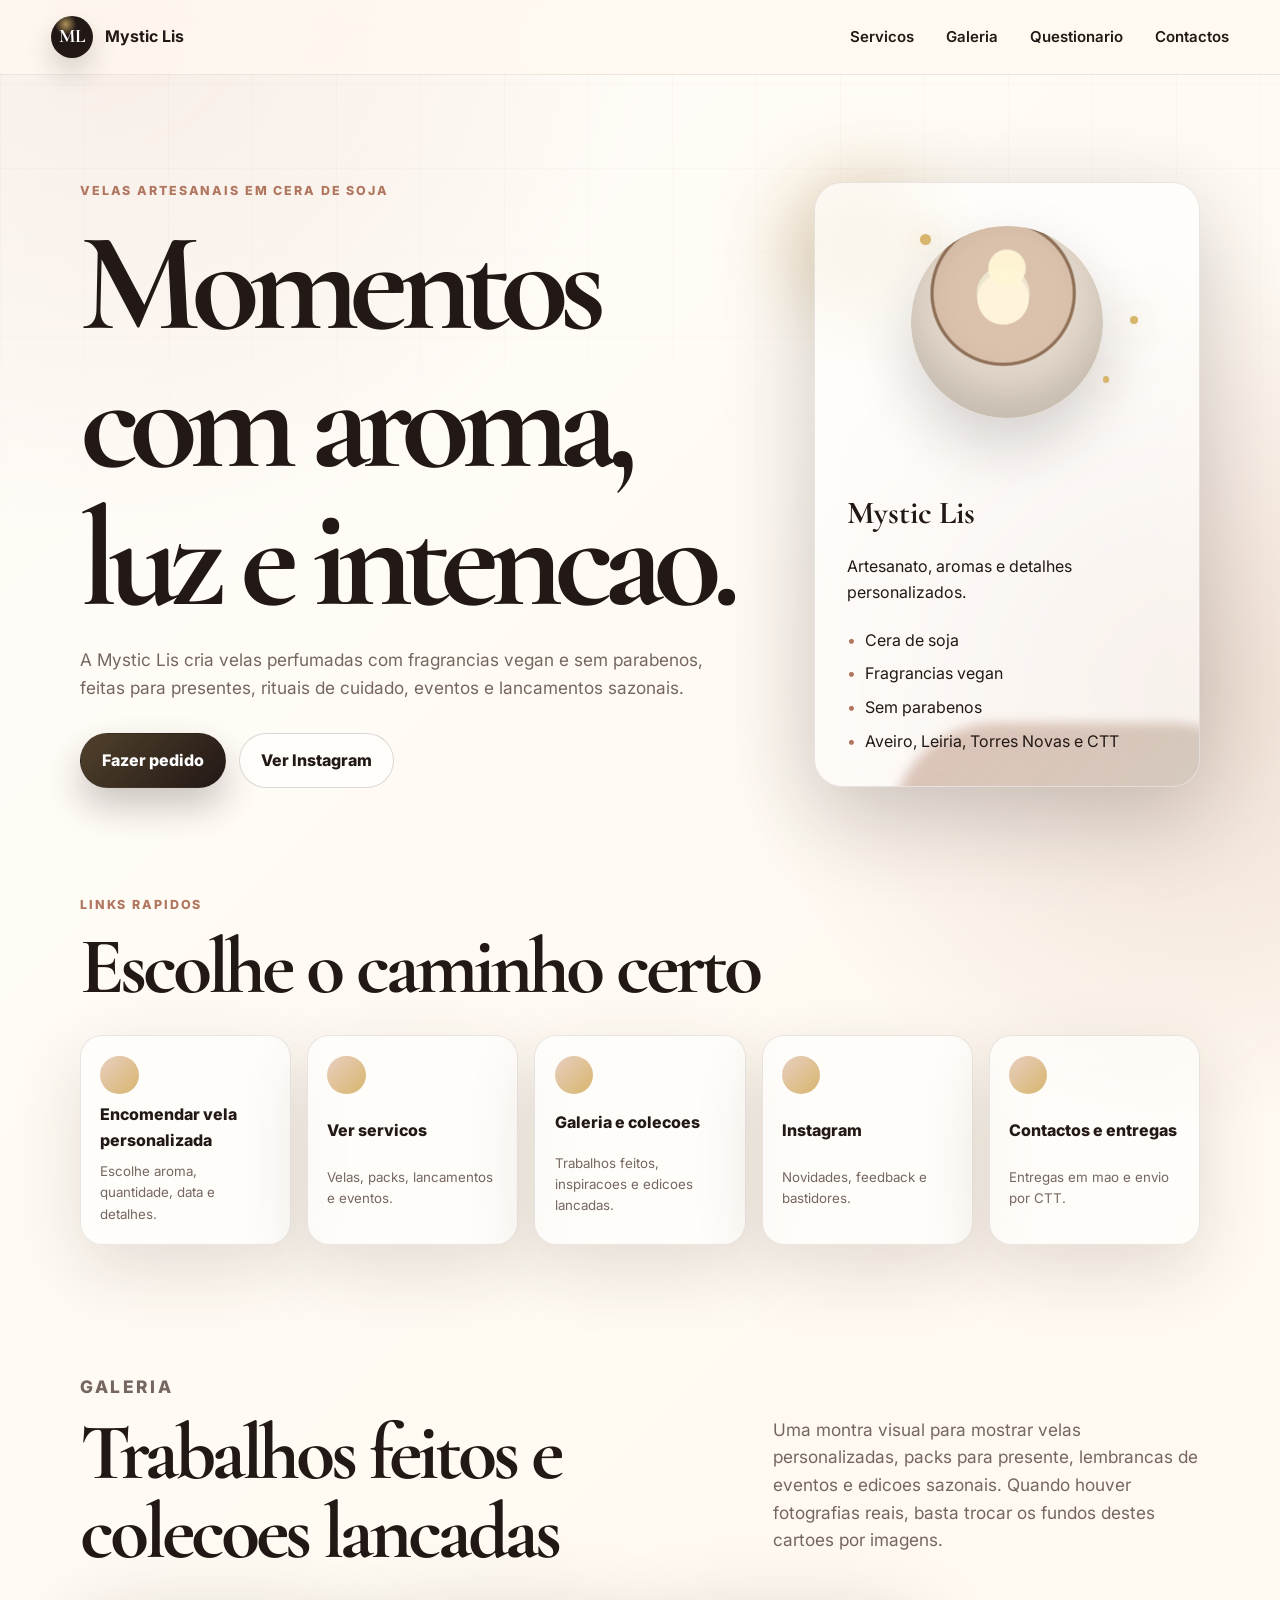
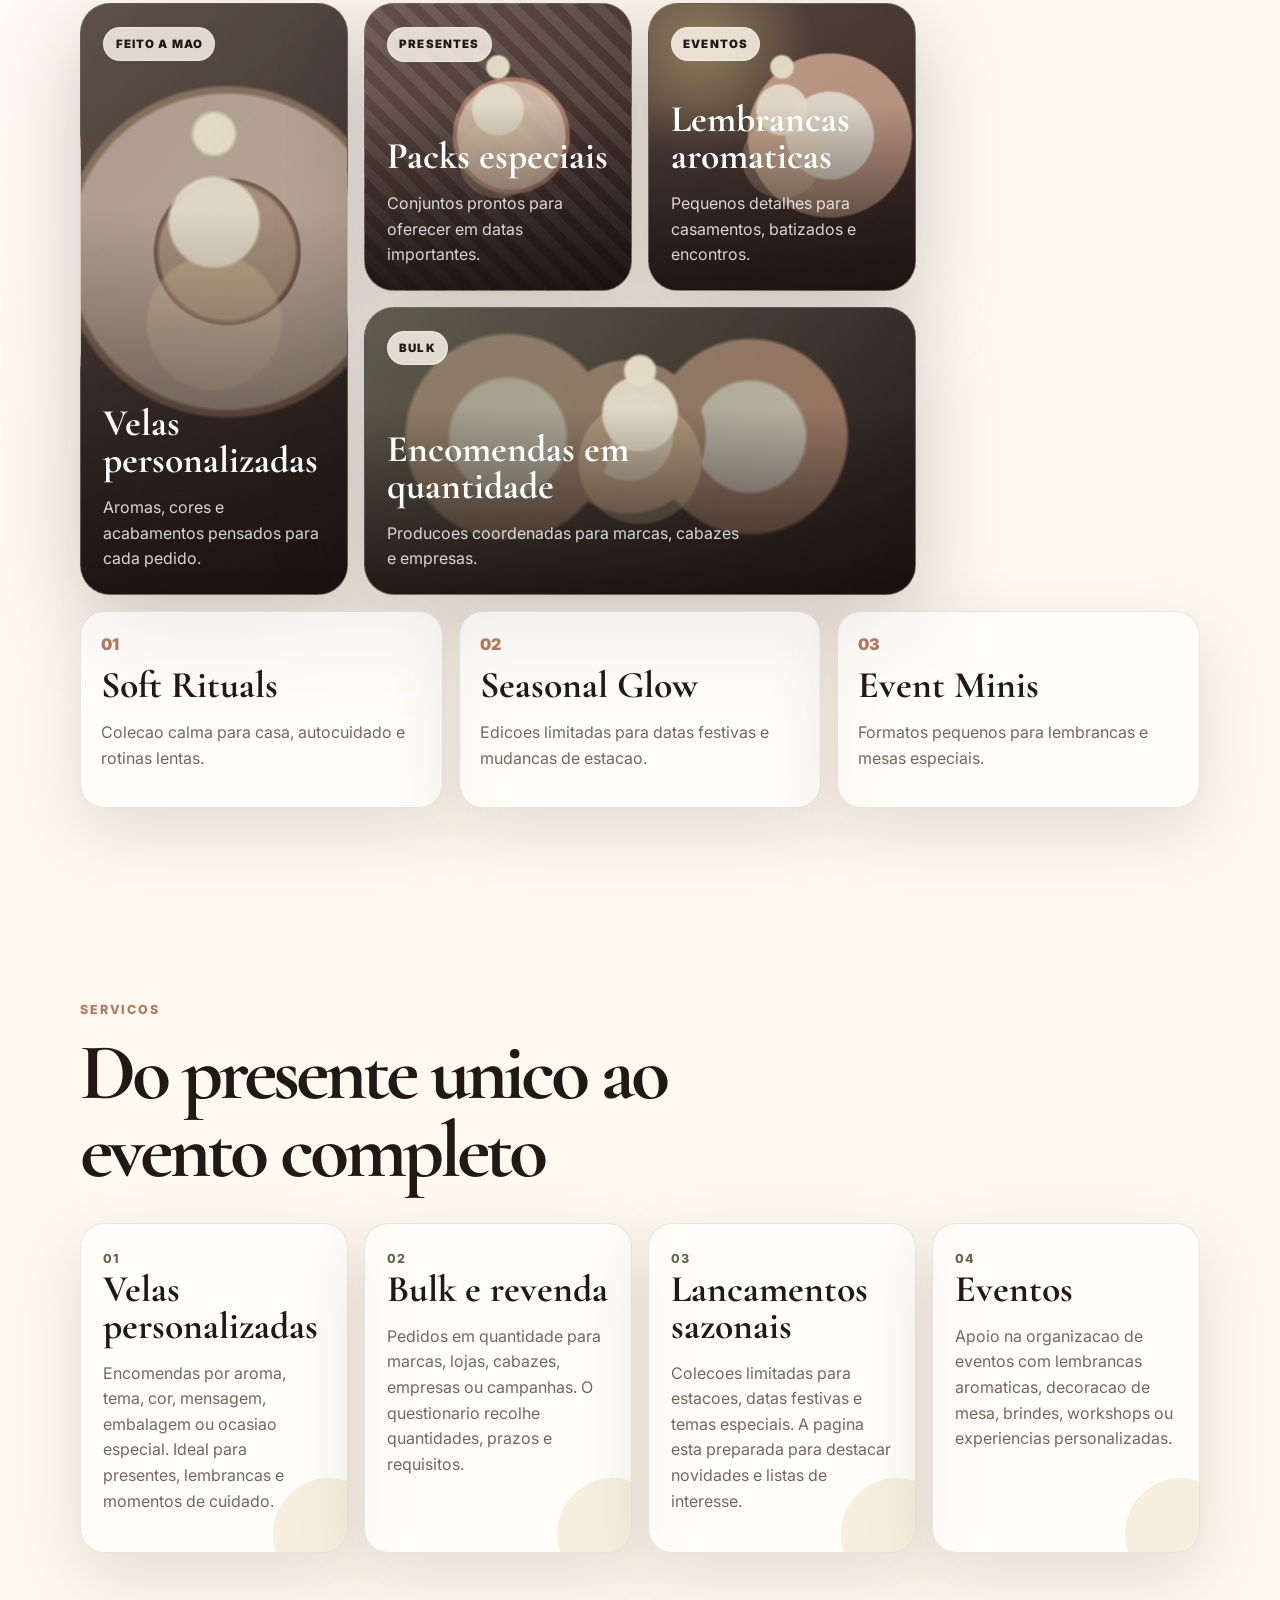
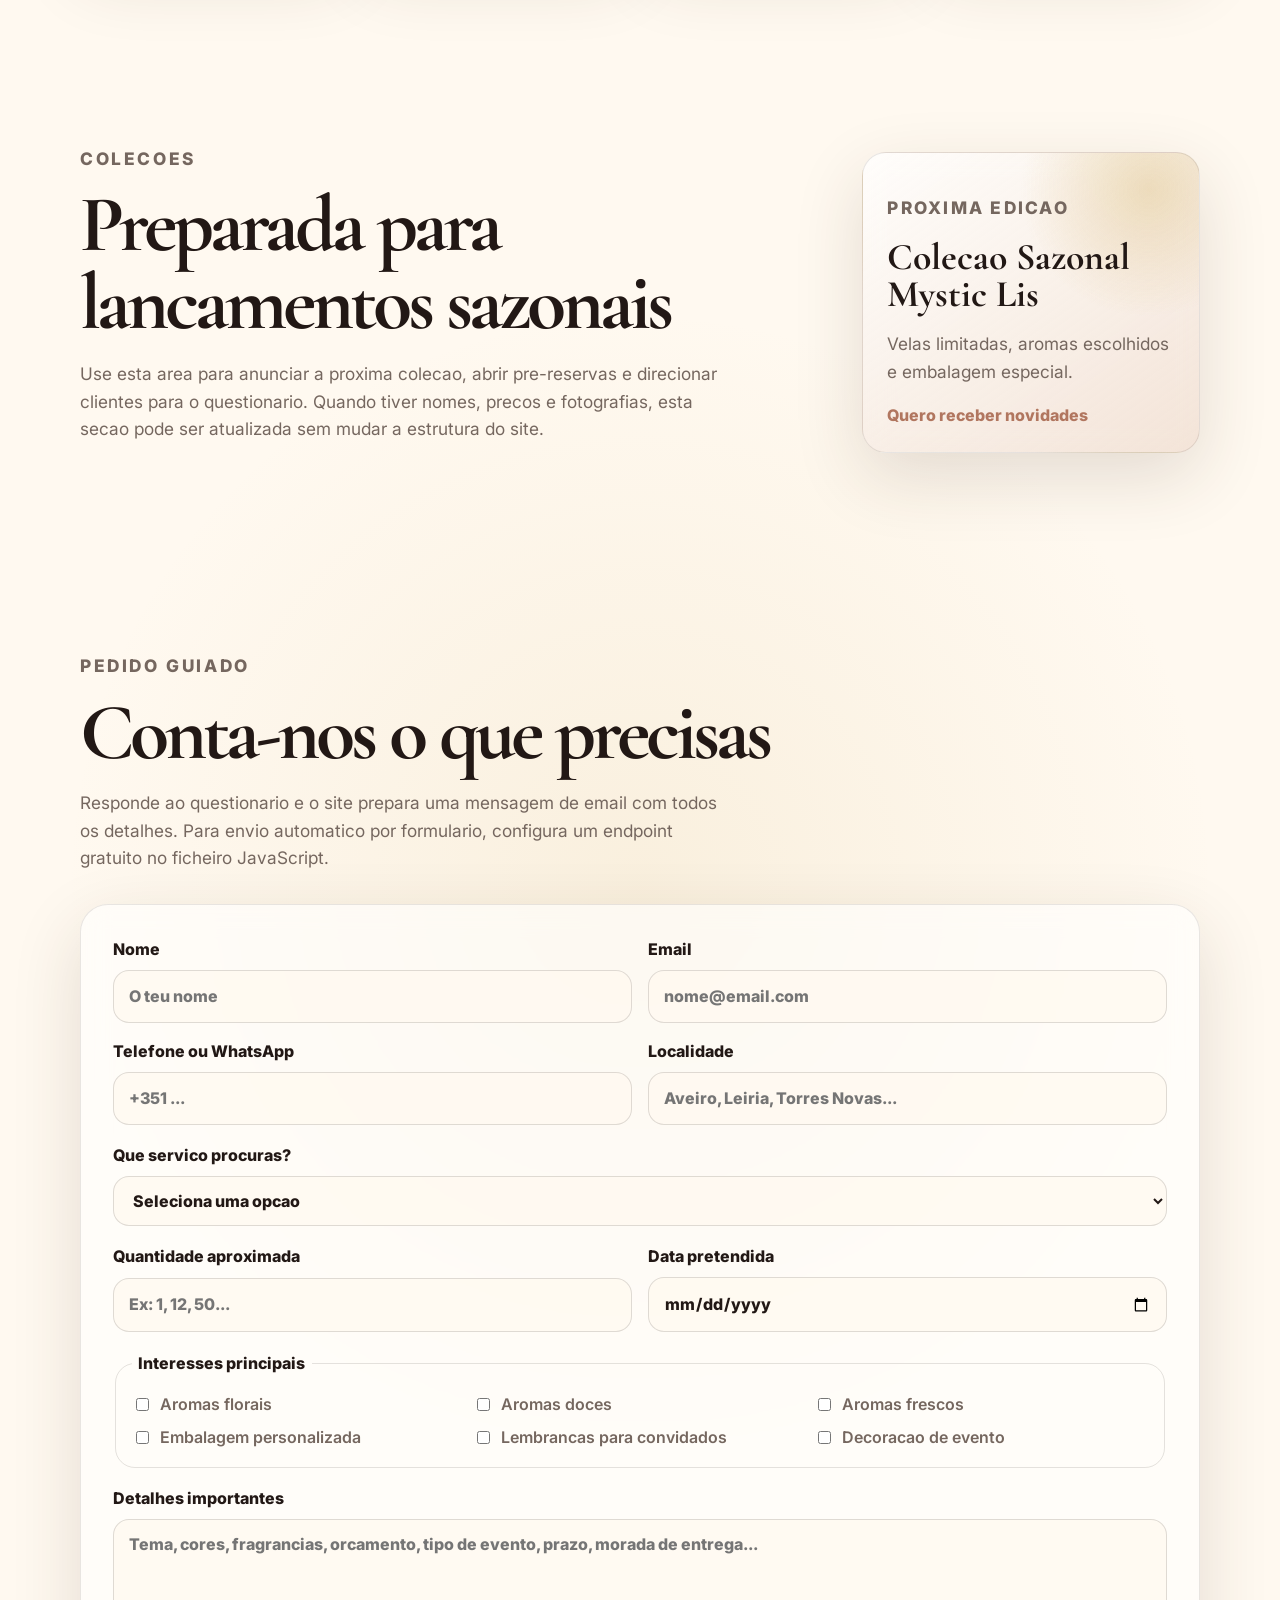
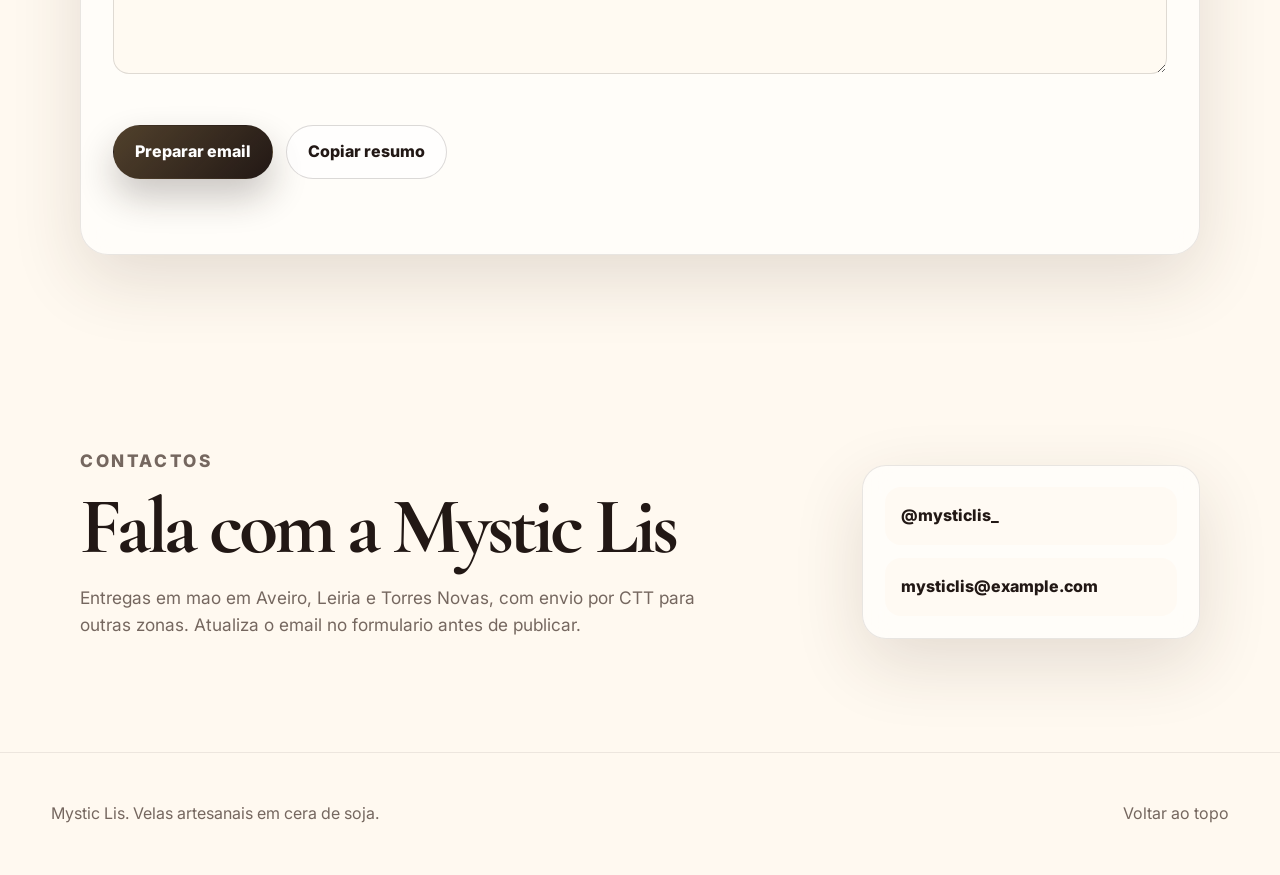
==== index.html @ ce8fccf2 "Add Mystic Lis static website Co-authored-by: Cursor <cursoragent@cursor.com>" ====
<!doctype html>
<html lang="pt">
  <head>
    <meta charset="utf-8" />
    <meta name="viewport" content="width=device-width, initial-scale=1" />
    <meta
      name="description"
      content="Mystic Lis cria velas artesanais de cera de soja, fragrancias vegan, encomendas personalizadas, lancamentos sazonais e apoio a eventos."
    />
    <meta property="og:title" content="Mystic Lis | Velas artesanais e eventos" />
    <meta
      property="og:description"
      content="Velas artesanais de cera de soja, encomendas personalizadas, vendas em quantidade e organizacao de momentos especiais."
    />
    <meta property="og:type" content="website" />
    <title>Mystic Lis | Velas Artesanais</title>
    <link rel="preconnect" href="https://fonts.googleapis.com" />
    <link rel="preconnect" href="https://fonts.gstatic.com" crossorigin />
    <link
      href="https://fonts.googleapis.com/css2?family=Cormorant+Garamond:wght@500;600;700&family=Inter:wght@400;500;600;700&display=swap"
      rel="stylesheet"
    />
    <link rel="stylesheet" href="assets/styles.css" />
  </head>
  <body>
    <header class="site-header">
      <a class="brand" href="#top" aria-label="Mystic Lis inicio">
        <span class="brand-mark">ML</span>
        <span>Mystic Lis</span>
      </a>
      <nav aria-label="Navegacao principal">
        <a href="#servicos">Servicos</a>
        <a href="#galeria">Galeria</a>
        <a href="#questionario">Questionario</a>
        <a href="#contactos">Contactos</a>
      </nav>
    </header>

    <main id="top">
      <section class="hero section-shell">
        <div class="hero-copy">
          <p class="eyebrow">Velas artesanais em cera de soja</p>
          <h1>Momentos com aroma, luz e intencao.</h1>
          <p class="hero-text">
            A Mystic Lis cria velas perfumadas com fragrancias vegan e sem parabenos,
            feitas para presentes, rituais de cuidado, eventos e lancamentos sazonais.
          </p>
          <div class="hero-actions" aria-label="Acoes principais">
            <a class="button primary" href="#questionario">Fazer pedido</a>
            <a class="button secondary" href="https://www.instagram.com/mysticlis_/" target="_blank" rel="noreferrer">
              Ver Instagram
            </a>
          </div>
        </div>

        <aside class="profile-card" aria-label="Resumo Mystic Lis">
          <div class="profile-visual">
            <div class="profile-orb"></div>
            <span class="spark spark-one"></span>
            <span class="spark spark-two"></span>
            <span class="spark spark-three"></span>
          </div>
          <p class="profile-title">Mystic Lis</p>
          <p>Artesanato, aromas e detalhes personalizados.</p>
          <ul>
            <li>Cera de soja</li>
            <li>Fragrancias vegan</li>
            <li>Sem parabenos</li>
            <li>Aveiro, Leiria, Torres Novas e CTT</li>
          </ul>
        </aside>
      </section>

      <section class="linktree section-shell" aria-labelledby="links-title">
        <p class="eyebrow">Links rapidos</p>
        <h2 id="links-title">Escolhe o caminho certo</h2>
        <div class="link-grid">
          <a href="#questionario" class="quick-link">
            <span>Encomendar vela personalizada</span>
            <small>Escolhe aroma, quantidade, data e detalhes.</small>
          </a>
          <a href="#servicos" class="quick-link">
            <span>Ver servicos</span>
            <small>Velas, packs, lancamentos e eventos.</small>
          </a>
          <a href="#galeria" class="quick-link">
            <span>Galeria e colecoes</span>
            <small>Trabalhos feitos, inspiracoes e edicoes lancadas.</small>
          </a>
          <a href="https://www.instagram.com/mysticlis_/" target="_blank" rel="noreferrer" class="quick-link">
            <span>Instagram</span>
            <small>Novidades, feedback e bastidores.</small>
          </a>
          <a href="#contactos" class="quick-link">
            <span>Contactos e entregas</span>
            <small>Entregas em mao e envio por CTT.</small>
          </a>
        </div>
      </section>

      <section id="galeria" class="gallery section-shell" aria-labelledby="gallery-title">
        <div class="section-intro split-intro">
          <div>
            <p class="eyebrow">Galeria</p>
            <h2 id="gallery-title">Trabalhos feitos e colecoes lancadas</h2>
          </div>
          <p>
            Uma montra visual para mostrar velas personalizadas, packs para presente,
            lembrancas de eventos e edicoes sazonais. Quando houver fotografias reais,
            basta trocar os fundos destes cartoes por imagens.
          </p>
        </div>

        <div class="gallery-grid" aria-label="Galeria de trabalhos Mystic Lis">
          <article class="gallery-card tall work-one">
            <span class="gallery-tag">Feito a mao</span>
            <div>
              <h3>Velas personalizadas</h3>
              <p>Aromas, cores e acabamentos pensados para cada pedido.</p>
            </div>
          </article>
          <article class="gallery-card work-two">
            <span class="gallery-tag">Presentes</span>
            <div>
              <h3>Packs especiais</h3>
              <p>Conjuntos prontos para oferecer em datas importantes.</p>
            </div>
          </article>
          <article class="gallery-card work-three">
            <span class="gallery-tag">Eventos</span>
            <div>
              <h3>Lembrancas aromaticas</h3>
              <p>Pequenos detalhes para casamentos, batizados e encontros.</p>
            </div>
          </article>
          <article class="gallery-card wide work-four">
            <span class="gallery-tag">Bulk</span>
            <div>
              <h3>Encomendas em quantidade</h3>
              <p>Producoes coordenadas para marcas, cabazes e empresas.</p>
            </div>
          </article>
        </div>

        <div class="collection-strip" aria-label="Colecoes lancadas">
          <article class="collection-card">
            <span>01</span>
            <h3>Soft Rituals</h3>
            <p>Colecao calma para casa, autocuidado e rotinas lentas.</p>
          </article>
          <article class="collection-card">
            <span>02</span>
            <h3>Seasonal Glow</h3>
            <p>Edicoes limitadas para datas festivas e mudancas de estacao.</p>
          </article>
          <article class="collection-card">
            <span>03</span>
            <h3>Event Minis</h3>
            <p>Formatos pequenos para lembrancas e mesas especiais.</p>
          </article>
        </div>
      </section>

      <section id="servicos" class="services section-shell" aria-labelledby="services-title">
        <p class="eyebrow">Servicos</p>
        <h2 id="services-title">Do presente unico ao evento completo</h2>
        <div class="service-grid">
          <article class="service-card">
            <span class="service-number">01</span>
            <h3>Velas personalizadas</h3>
            <p>
              Encomendas por aroma, tema, cor, mensagem, embalagem ou ocasiao especial.
              Ideal para presentes, lembrancas e momentos de cuidado.
            </p>
          </article>
          <article class="service-card">
            <span class="service-number">02</span>
            <h3>Bulk e revenda</h3>
            <p>
              Pedidos em quantidade para marcas, lojas, cabazes, empresas ou campanhas.
              O questionario recolhe quantidades, prazos e requisitos.
            </p>
          </article>
          <article class="service-card">
            <span class="service-number">03</span>
            <h3>Lancamentos sazonais</h3>
            <p>
              Colecoes limitadas para estacoes, datas festivas e temas especiais. A pagina
              esta preparada para destacar novidades e listas de interesse.
            </p>
          </article>
          <article class="service-card">
            <span class="service-number">04</span>
            <h3>Eventos</h3>
            <p>
              Apoio na organizacao de eventos com lembrancas aromaticas, decoracao de mesa,
              brindes, workshops ou experiencias personalizadas.
            </p>
          </article>
        </div>
      </section>

      <section class="seasonal section-shell" aria-labelledby="seasonal-title">
        <div>
          <p class="eyebrow">Colecoes</p>
          <h2 id="seasonal-title">Preparada para lancamentos sazonais</h2>
          <p>
            Use esta area para anunciar a proxima colecao, abrir pre-reservas e direcionar
            clientes para o questionario. Quando tiver nomes, precos e fotografias, esta secao
            pode ser atualizada sem mudar a estrutura do site.
          </p>
        </div>
        <div class="seasonal-card">
          <p class="season">Proxima edicao</p>
          <h3>Colecao Sazonal Mystic Lis</h3>
          <p>Velas limitadas, aromas escolhidos e embalagem especial.</p>
          <a class="text-link" href="#questionario">Quero receber novidades</a>
        </div>
      </section>

      <section id="questionario" class="questionnaire section-shell" aria-labelledby="questionnaire-title">
        <div class="section-intro">
          <p class="eyebrow">Pedido guiado</p>
          <h2 id="questionnaire-title">Conta-nos o que precisas</h2>
          <p>
            Responde ao questionario e o site prepara uma mensagem de email com todos os detalhes.
            Para envio automatico por formulario, configura um endpoint gratuito no ficheiro JavaScript.
          </p>
        </div>

        <form id="inquiry-form" class="inquiry-form" data-contact-email="mysticlis@example.com">
          <div class="form-grid">
            <label>
              Nome
              <input name="name" autocomplete="name" required placeholder="O teu nome" />
            </label>
            <label>
              Email
              <input name="email" type="email" autocomplete="email" required placeholder="nome@email.com" />
            </label>
            <label>
              Telefone ou WhatsApp
              <input name="phone" autocomplete="tel" placeholder="+351 ..." />
            </label>
            <label>
              Localidade
              <input name="location" autocomplete="address-level2" placeholder="Aveiro, Leiria, Torres Novas..." />
            </label>
          </div>

          <label>
            Que servico procuras?
            <select id="service-type" name="serviceType" required>
              <option value="">Seleciona uma opcao</option>
              <option value="Vela personalizada">Vela personalizada</option>
              <option value="Pedido em quantidade / bulk">Pedido em quantidade / bulk</option>
              <option value="Lancamento sazonal">Lancamento sazonal</option>
              <option value="Organizacao de evento">Organizacao de evento</option>
              <option value="Outro pedido">Outro pedido</option>
            </select>
          </label>

          <div class="form-grid">
            <label>
              Quantidade aproximada
              <input name="quantity" inputmode="numeric" placeholder="Ex: 1, 12, 50..." />
            </label>
            <label>
              Data pretendida
              <input name="date" type="date" />
            </label>
          </div>

          <fieldset class="choice-panel">
            <legend>Interesses principais</legend>
            <label><input type="checkbox" name="interests" value="Aromas florais" /> Aromas florais</label>
            <label><input type="checkbox" name="interests" value="Aromas doces" /> Aromas doces</label>
            <label><input type="checkbox" name="interests" value="Aromas frescos" /> Aromas frescos</label>
            <label><input type="checkbox" name="interests" value="Embalagem personalizada" /> Embalagem personalizada</label>
            <label><input type="checkbox" name="interests" value="Lembrancas para convidados" /> Lembrancas para convidados</label>
            <label><input type="checkbox" name="interests" value="Decoracao de evento" /> Decoracao de evento</label>
          </fieldset>

          <label>
            Detalhes importantes
            <textarea
              name="details"
              rows="5"
              placeholder="Tema, cores, fragrancias, orcamento, tipo de evento, prazo, morada de entrega..."
            ></textarea>
          </label>

          <div class="form-actions">
            <button class="button primary" type="submit">Preparar email</button>
            <button class="button ghost" type="button" id="copy-summary">Copiar resumo</button>
          </div>
          <p id="form-status" class="form-status" role="status" aria-live="polite"></p>
        </form>
      </section>

      <section id="contactos" class="contact section-shell" aria-labelledby="contact-title">
        <div>
          <p class="eyebrow">Contactos</p>
          <h2 id="contact-title">Fala com a Mystic Lis</h2>
          <p>
            Entregas em mao em Aveiro, Leiria e Torres Novas, com envio por CTT para outras zonas.
            Atualiza o email no formulario antes de publicar.
          </p>
        </div>
        <div class="contact-card">
          <a href="https://www.instagram.com/mysticlis_/" target="_blank" rel="noreferrer">@mysticlis_</a>
          <a href="mailto:mysticlis@example.com">mysticlis@example.com</a>
        </div>
      </section>
    </main>

    <footer class="site-footer">
      <p>Mystic Lis. Velas artesanais em cera de soja.</p>
      <a href="#top">Voltar ao topo</a>
    </footer>

    <script src="assets/script.js"></script>
  </body>
</html>
---- assets/styles.css ----
:root {
  --ink: #221815;
  --muted: #75675f;
  --paper: #fff9f0;
  --cream: #f5eadc;
  --blush: #e8cfc0;
  --clay: #b1765f;
  --rose: #d9a79b;
  --charcoal: #19110f;
  --moss: #606647;
  --gold: #d7b56d;
  --shadow: 0 24px 70px rgba(62, 39, 29, 0.14);
  --strong-shadow: 0 28px 90px rgba(34, 24, 21, 0.22);
  --radius: 28px;
}

* {
  box-sizing: border-box;
}

html {
  scroll-behavior: smooth;
}

body {
  margin: 0;
  color: var(--ink);
  background:
    linear-gradient(135deg, rgba(255, 255, 255, 0.55), transparent 36%),
    radial-gradient(circle at 8% 0%, rgba(232, 207, 192, 0.72), transparent 34rem),
    radial-gradient(circle at 92% 12%, rgba(176, 118, 95, 0.25), transparent 28rem),
    radial-gradient(circle at 50% 72%, rgba(215, 181, 109, 0.14), transparent 36rem),
    var(--paper);
  font-family: Inter, system-ui, -apple-system, BlinkMacSystemFont, "Segoe UI", sans-serif;
  line-height: 1.6;
}

body::before {
  position: fixed;
  inset: 0;
  z-index: -1;
  pointer-events: none;
  content: "";
  background-image:
    linear-gradient(rgba(34, 24, 21, 0.035) 1px, transparent 1px),
    linear-gradient(90deg, rgba(34, 24, 21, 0.035) 1px, transparent 1px);
  background-size: 84px 84px;
  mask-image: linear-gradient(to bottom, rgba(0, 0, 0, 0.65), transparent 70%);
}

::selection {
  color: #fff;
  background: var(--clay);
}

a {
  color: inherit;
}

.site-header {
  position: sticky;
  top: 0;
  z-index: 10;
  display: flex;
  align-items: center;
  justify-content: space-between;
  gap: 1rem;
  padding: 1rem clamp(1rem, 4vw, 4rem);
  background: rgba(255, 249, 240, 0.76);
  border-bottom: 1px solid rgba(34, 24, 21, 0.08);
  backdrop-filter: blur(20px) saturate(1.35);
}

.brand,
.site-header nav,
.hero-actions,
.form-actions,
.contact-card {
  display: flex;
  align-items: center;
}

.brand {
  gap: 0.75rem;
  font-weight: 700;
  text-decoration: none;
}

.brand-mark {
  display: grid;
  width: 2.6rem;
  height: 2.6rem;
  place-items: center;
  color: #fff;
  background:
    radial-gradient(circle at 35% 20%, rgba(215, 181, 109, 0.78), transparent 25%),
    var(--ink);
  border-radius: 999px;
  font-family: "Cormorant Garamond", Georgia, serif;
  font-size: 1.2rem;
  box-shadow: 0 14px 28px rgba(34, 24, 21, 0.18);
}

.site-header nav {
  gap: clamp(0.75rem, 3vw, 2rem);
  font-size: 0.94rem;
  font-weight: 600;
}

.site-header nav a,
.site-footer a,
.text-link {
  text-decoration: none;
}

.site-header nav a:hover,
.site-footer a:hover,
.text-link:hover {
  color: var(--clay);
}

.site-header nav a {
  position: relative;
  text-decoration: none;
}

.site-header nav a::after {
  position: absolute;
  right: 0;
  bottom: -0.35rem;
  left: 0;
  height: 2px;
  content: "";
  background: currentColor;
  transform: scaleX(0);
  transform-origin: right;
  transition: transform 180ms ease;
}

.site-header nav a:hover::after {
  transform: scaleX(1);
  transform-origin: left;
}

.section-shell {
  width: min(1120px, calc(100% - 2rem));
  margin: 0 auto;
  padding: clamp(3rem, 8vw, 6rem) 0;
}

.hero {
  position: relative;
  display: grid;
  grid-template-columns: minmax(0, 1.1fr) minmax(280px, 0.65fr);
  gap: clamp(2rem, 7vw, 5rem);
  align-items: center;
  min-height: calc(100vh - 5rem);
}

.hero::before {
  position: absolute;
  top: 12%;
  right: 24%;
  width: 9rem;
  aspect-ratio: 1;
  content: "";
  background: rgba(215, 181, 109, 0.32);
  border-radius: 999px;
  filter: blur(36px);
}

.eyebrow {
  margin: 0 0 0.85rem;
  color: var(--clay);
  font-size: 0.78rem;
  font-weight: 800;
  letter-spacing: 0.15em;
  text-transform: uppercase;
}

h1,
h2,
h3 {
  margin: 0;
  font-family: "Cormorant Garamond", Georgia, serif;
  line-height: 0.98;
}

h1 {
  max-width: 780px;
  font-size: clamp(4.2rem, 11vw, 9.2rem);
  letter-spacing: -0.07em;
}

h2 {
  max-width: 780px;
  font-size: clamp(2.4rem, 7vw, 5rem);
  letter-spacing: -0.05em;
}

h3 {
  font-size: clamp(1.6rem, 4vw, 2.35rem);
}

.hero-text,
.section-intro p,
.seasonal p,
.contact p {
  max-width: 650px;
  color: var(--muted);
  font-size: 1.08rem;
}

.hero-actions,
.form-actions {
  gap: 0.85rem;
  flex-wrap: wrap;
  margin-top: 2rem;
}

.button {
  display: inline-flex;
  align-items: center;
  justify-content: center;
  min-height: 3rem;
  padding: 0.85rem 1.3rem;
  border: 1px solid transparent;
  border-radius: 999px;
  font: inherit;
  font-weight: 800;
  text-decoration: none;
  cursor: pointer;
  transition: transform 180ms ease, box-shadow 180ms ease, background 180ms ease, border-color 180ms ease;
}

.button:hover {
  transform: translateY(-2px);
}

.button.primary {
  color: #fff;
  background:
    linear-gradient(135deg, rgba(215, 181, 109, 0.26), transparent),
    var(--ink);
  box-shadow: 0 18px 36px rgba(34, 24, 21, 0.24);
}

.button.secondary,
.button.ghost {
  color: var(--ink);
  background: rgba(255, 255, 255, 0.62);
  border-color: rgba(34, 24, 21, 0.16);
}

.button.secondary:hover,
.button.ghost:hover {
  border-color: rgba(176, 118, 95, 0.45);
  box-shadow: 0 14px 30px rgba(34, 24, 21, 0.1);
}

.profile-card,
.service-card,
.seasonal-card,
.inquiry-form,
.contact-card,
.quick-link,
.gallery-card,
.collection-card {
  background: rgba(255, 255, 255, 0.58);
  border: 1px solid rgba(34, 24, 21, 0.1);
  box-shadow: var(--shadow);
  backdrop-filter: blur(14px);
}

.profile-card {
  position: relative;
  overflow: hidden;
  padding: 2rem;
  border-radius: var(--radius);
  box-shadow: var(--strong-shadow);
}

.profile-card::before {
  position: absolute;
  inset: auto -20% -24% 20%;
  height: 13rem;
  content: "";
  background: linear-gradient(135deg, rgba(176, 118, 95, 0.42), rgba(96, 102, 71, 0.25));
  border-radius: 999px;
  filter: blur(6px);
}

.profile-card > * {
  position: relative;
}

.profile-visual {
  position: relative;
  display: grid;
  place-items: center;
  min-height: 15rem;
}

.profile-orb {
  width: 12rem;
  aspect-ratio: 1;
  margin: 0 auto 1.6rem;
  border-radius: 999px;
  background:
    radial-gradient(circle at 50% 22%, rgba(255, 246, 214, 0.95) 0 10%, transparent 11%),
    radial-gradient(circle at 48% 38%, rgba(255, 244, 219, 0.98) 0 16%, transparent 17%),
    linear-gradient(rgba(34, 24, 21, 0.08), rgba(34, 24, 21, 0.08)),
    radial-gradient(circle at 48% 35%, #fff7df 0 16%, #ead0b9 17% 43%, #9c7b60 44% 45%, #f5eadc 46% 100%);
  box-shadow:
    inset 0 -24px 42px rgba(34, 24, 21, 0.16),
    0 28px 60px rgba(34, 24, 21, 0.18);
}

.spark {
  position: absolute;
  display: block;
  width: 0.65rem;
  aspect-ratio: 1;
  background: var(--gold);
  border-radius: 999px;
  box-shadow: 0 0 28px rgba(215, 181, 109, 0.85);
}

.spark-one {
  top: 1.2rem;
  left: 23%;
}

.spark-two {
  right: 18%;
  bottom: 4.5rem;
  width: 0.42rem;
}

.spark-three {
  top: 42%;
  right: 9%;
  width: 0.5rem;
}

.profile-title {
  margin-bottom: 0.2rem;
  font-family: "Cormorant Garamond", Georgia, serif;
  font-size: 2rem;
  font-weight: 700;
}

.profile-card ul {
  display: grid;
  gap: 0.5rem;
  padding: 0;
  margin: 1.4rem 0 0;
  list-style: none;
}

.profile-card li::before {
  margin-right: 0.55rem;
  color: var(--clay);
  content: "•";
}

.linktree {
  padding-top: 0;
}

.link-grid,
.service-grid,
.form-grid,
.gallery-grid,
.collection-strip {
  display: grid;
  gap: 1rem;
}

.link-grid {
  grid-template-columns: repeat(5, minmax(0, 1fr));
  margin-top: 1.8rem;
}

.quick-link {
  position: relative;
  overflow: hidden;
  display: grid;
  gap: 0.5rem;
  min-height: 9rem;
  padding: 1.2rem;
  border-radius: 22px;
  text-decoration: none;
  transition: transform 180ms ease, box-shadow 180ms ease, border-color 180ms ease;
}

.quick-link::before {
  width: 2.4rem;
  aspect-ratio: 1;
  content: "";
  background: linear-gradient(135deg, var(--blush), var(--gold));
  border-radius: 999px;
}

.quick-link:hover {
  border-color: rgba(176, 118, 95, 0.32);
  box-shadow: var(--strong-shadow);
  transform: translateY(-5px);
}

.quick-link span {
  font-weight: 800;
}

.quick-link small {
  color: var(--muted);
}

.service-grid {
  grid-template-columns: repeat(4, minmax(0, 1fr));
  margin-top: 2rem;
}

.service-card {
  position: relative;
  overflow: hidden;
  padding: 1.35rem;
  border-radius: 24px;
  transition: transform 180ms ease, box-shadow 180ms ease;
}

.service-card::after {
  position: absolute;
  right: -2.4rem;
  bottom: -2.4rem;
  width: 7rem;
  aspect-ratio: 1;
  content: "";
  background: rgba(215, 181, 109, 0.2);
  border-radius: 999px;
}

.service-card:hover {
  box-shadow: var(--strong-shadow);
  transform: translateY(-5px);
}

.service-number,
.season {
  color: var(--moss);
  font-size: 0.78rem;
  font-weight: 800;
  letter-spacing: 0.13em;
  text-transform: uppercase;
}

.service-card p {
  color: var(--muted);
}

.seasonal,
.contact {
  display: grid;
  grid-template-columns: minmax(0, 1fr) minmax(280px, 0.45fr);
  gap: 2rem;
  align-items: center;
}

.seasonal-card {
  padding: 1.5rem;
  border-radius: 24px;
  background:
    radial-gradient(circle at 85% 12%, rgba(215, 181, 109, 0.38), transparent 8rem),
    linear-gradient(145deg, rgba(255, 255, 255, 0.72), rgba(232, 207, 192, 0.5));
}

.text-link {
  color: var(--clay);
  font-weight: 800;
}

.section-intro {
  margin-bottom: 2rem;
}

.split-intro {
  display: grid;
  grid-template-columns: minmax(0, 0.85fr) minmax(280px, 0.55fr);
  gap: 2rem;
  align-items: end;
}

.gallery {
  padding-top: 2rem;
}

.gallery-grid {
  grid-template-columns: repeat(4, minmax(0, 1fr));
  grid-auto-rows: minmax(15rem, auto);
}

.gallery-card {
  position: relative;
  isolation: isolate;
  overflow: hidden;
  display: flex;
  min-height: 18rem;
  flex-direction: column;
  justify-content: space-between;
  padding: 1.4rem;
  color: #fff;
  border-color: rgba(255, 255, 255, 0.24);
  border-radius: 30px;
  box-shadow: var(--strong-shadow);
  transition: transform 180ms ease, box-shadow 180ms ease;
}

.gallery-card::before,
.gallery-card::after {
  position: absolute;
  inset: 0;
  z-index: -1;
  content: "";
}

.gallery-card::before {
  background:
    radial-gradient(circle at 50% 22%, rgba(255, 248, 221, 0.98) 0 4%, transparent 5%),
    radial-gradient(circle at 50% 37%, rgba(255, 247, 226, 0.92) 0 11%, transparent 12%),
    radial-gradient(circle at 50% 54%, rgba(255, 230, 188, 0.35) 0 19%, transparent 20%),
    linear-gradient(145deg, rgba(255, 255, 255, 0.18), rgba(255, 255, 255, 0));
}

.gallery-card::after {
  background: linear-gradient(to top, rgba(25, 17, 15, 0.84), rgba(25, 17, 15, 0.12) 65%);
}

.gallery-card:hover {
  box-shadow: 0 34px 110px rgba(34, 24, 21, 0.28);
  transform: translateY(-6px) rotate(-0.5deg);
}

.gallery-card.tall {
  grid-row: span 2;
}

.gallery-card.wide {
  grid-column: span 2;
}

.work-one {
  background:
    linear-gradient(135deg, rgba(102, 77, 60, 0.45), rgba(35, 24, 22, 0.12)),
    radial-gradient(circle at 55% 42%, #d9b79c 0 18%, #805f4b 19% 19.5%, #f0ddc8 20% 42%, #9a7860 43% 44%, #2b211f 45% 100%);
}

.work-two {
  background:
    linear-gradient(135deg, rgba(176, 118, 95, 0.22), transparent),
    repeating-linear-gradient(45deg, rgba(255, 255, 255, 0.12) 0 10px, transparent 10px 20px),
    radial-gradient(circle at 55% 46%, #ead0b9 0 25%, #b1765f 26% 27%, #33221e 28% 100%);
}

.work-three {
  background:
    radial-gradient(circle at 20% 15%, rgba(215, 181, 109, 0.55), transparent 7rem),
    radial-gradient(circle at 68% 46%, #f5eadc 0 18%, #c79c86 19% 34%, #392722 35% 100%);
}

.work-four {
  background:
    linear-gradient(120deg, rgba(96, 102, 71, 0.58), rgba(25, 17, 15, 0.12)),
    radial-gradient(circle at 26% 45%, #f5eadc 0 13%, #ba8a72 14% 23%, transparent 24%),
    radial-gradient(circle at 48% 45%, #f5eadc 0 13%, #ba8a72 14% 23%, transparent 24%),
    radial-gradient(circle at 70% 45%, #f5eadc 0 13%, #ba8a72 14% 23%, #241817 24% 100%);
}

.gallery-tag {
  align-self: flex-start;
  padding: 0.45rem 0.7rem;
  color: var(--ink);
  background: rgba(255, 249, 240, 0.82);
  border: 1px solid rgba(255, 255, 255, 0.4);
  border-radius: 999px;
  font-size: 0.72rem;
  font-weight: 900;
  letter-spacing: 0.1em;
  text-transform: uppercase;
}

.gallery-card h3,
.gallery-card p {
  max-width: 22rem;
}

.gallery-card p {
  margin-bottom: 0;
  color: rgba(255, 255, 255, 0.82);
}

.collection-strip {
  grid-template-columns: repeat(3, minmax(0, 1fr));
  margin-top: 1rem;
}

.collection-card {
  padding: 1.25rem;
  border-radius: 24px;
}

.collection-card span {
  color: var(--clay);
  font-weight: 900;
}

.collection-card h3 {
  margin-top: 0.6rem;
}

.collection-card p {
  color: var(--muted);
}

.inquiry-form {
  display: grid;
  gap: 1.15rem;
  padding: clamp(1rem, 4vw, 2rem);
  border-radius: var(--radius);
}

.form-grid {
  grid-template-columns: repeat(2, minmax(0, 1fr));
}

label,
fieldset {
  display: grid;
  gap: 0.45rem;
  color: var(--ink);
  font-weight: 800;
}

input,
select,
textarea {
  width: 100%;
  min-height: 3rem;
  padding: 0.8rem 0.95rem;
  color: var(--ink);
  background: rgba(255, 249, 240, 0.78);
  border: 1px solid rgba(34, 24, 21, 0.14);
  border-radius: 16px;
  font: inherit;
}

textarea {
  resize: vertical;
}

input:focus,
select:focus,
textarea:focus {
  outline: 3px solid rgba(176, 118, 95, 0.22);
  border-color: var(--clay);
}

.choice-panel {
  grid-template-columns: repeat(3, minmax(0, 1fr));
  padding: 1rem;
  border: 1px solid rgba(34, 24, 21, 0.12);
  border-radius: 20px;
}

.choice-panel legend {
  padding: 0 0.4rem;
}

.choice-panel label {
  display: flex;
  align-items: center;
  gap: 0.5rem;
  color: var(--muted);
  font-weight: 600;
}

.choice-panel input {
  width: auto;
  min-height: auto;
}

.form-status {
  min-height: 1.5rem;
  margin: 0;
  color: var(--moss);
  font-weight: 700;
}

.contact-card {
  flex-direction: column;
  align-items: stretch;
  gap: 0.85rem;
  padding: 1.35rem;
  border-radius: 24px;
}

.contact-card a {
  padding: 1rem;
  background: rgba(255, 249, 240, 0.75);
  border-radius: 16px;
  font-weight: 800;
  text-decoration: none;
}

.site-footer {
  display: flex;
  align-items: center;
  justify-content: space-between;
  gap: 1rem;
  padding: 2rem clamp(1rem, 4vw, 4rem);
  color: var(--muted);
  border-top: 1px solid rgba(34, 24, 21, 0.08);
}

@media (max-width: 900px) {
  .hero,
  .seasonal,
  .contact,
  .split-intro {
    grid-template-columns: 1fr;
  }

  .link-grid,
  .service-grid,
  .collection-strip {
    grid-template-columns: repeat(2, minmax(0, 1fr));
  }

  .gallery-grid {
    grid-template-columns: repeat(2, minmax(0, 1fr));
  }

  .choice-panel {
    grid-template-columns: repeat(2, minmax(0, 1fr));
  }
}

@media (max-width: 640px) {
  .site-header {
    align-items: flex-start;
    flex-direction: column;
  }

  .site-header nav {
    width: 100%;
    justify-content: space-between;
  }

  .link-grid,
  .service-grid,
  .form-grid,
  .choice-panel,
  .gallery-grid,
  .collection-strip {
    grid-template-columns: 1fr;
  }

  .gallery-card.tall,
  .gallery-card.wide {
    grid-row: auto;
    grid-column: auto;
  }

  .site-footer {
    align-items: flex-start;
    flex-direction: column;
  }
}
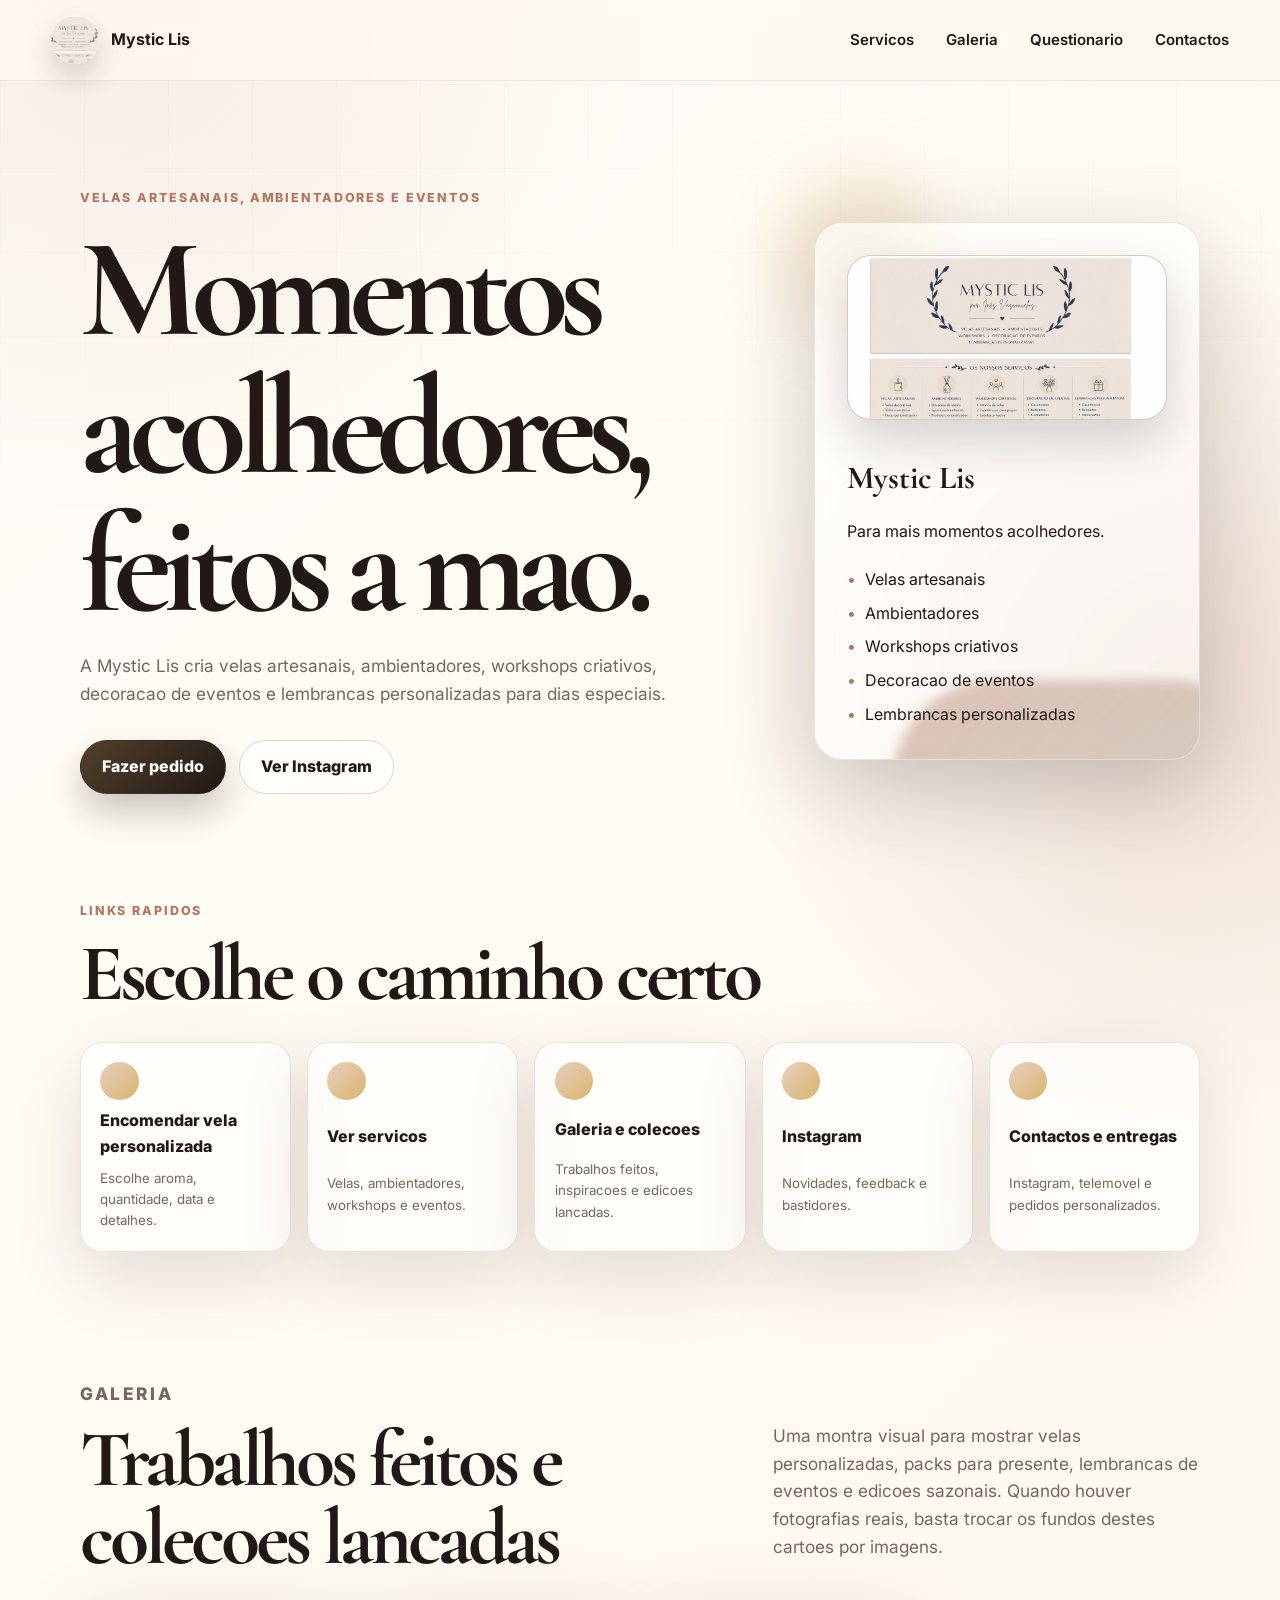
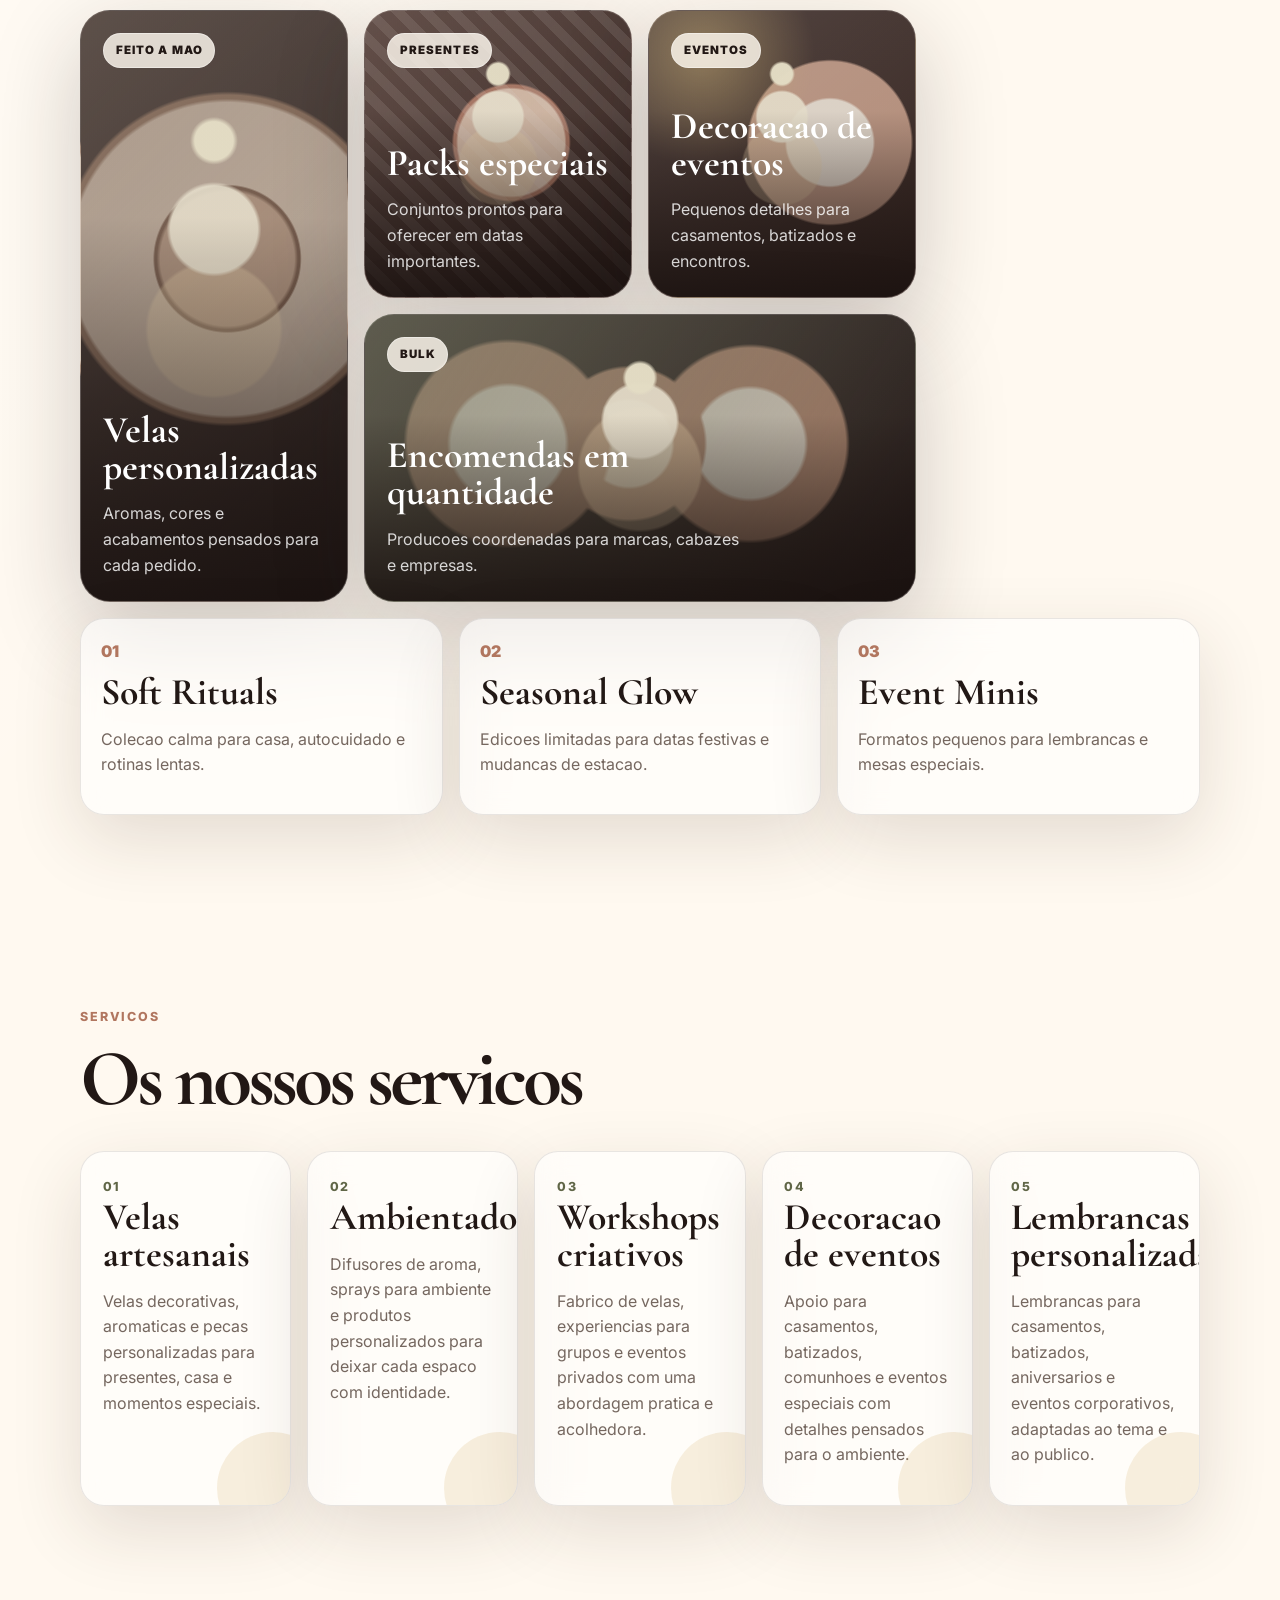
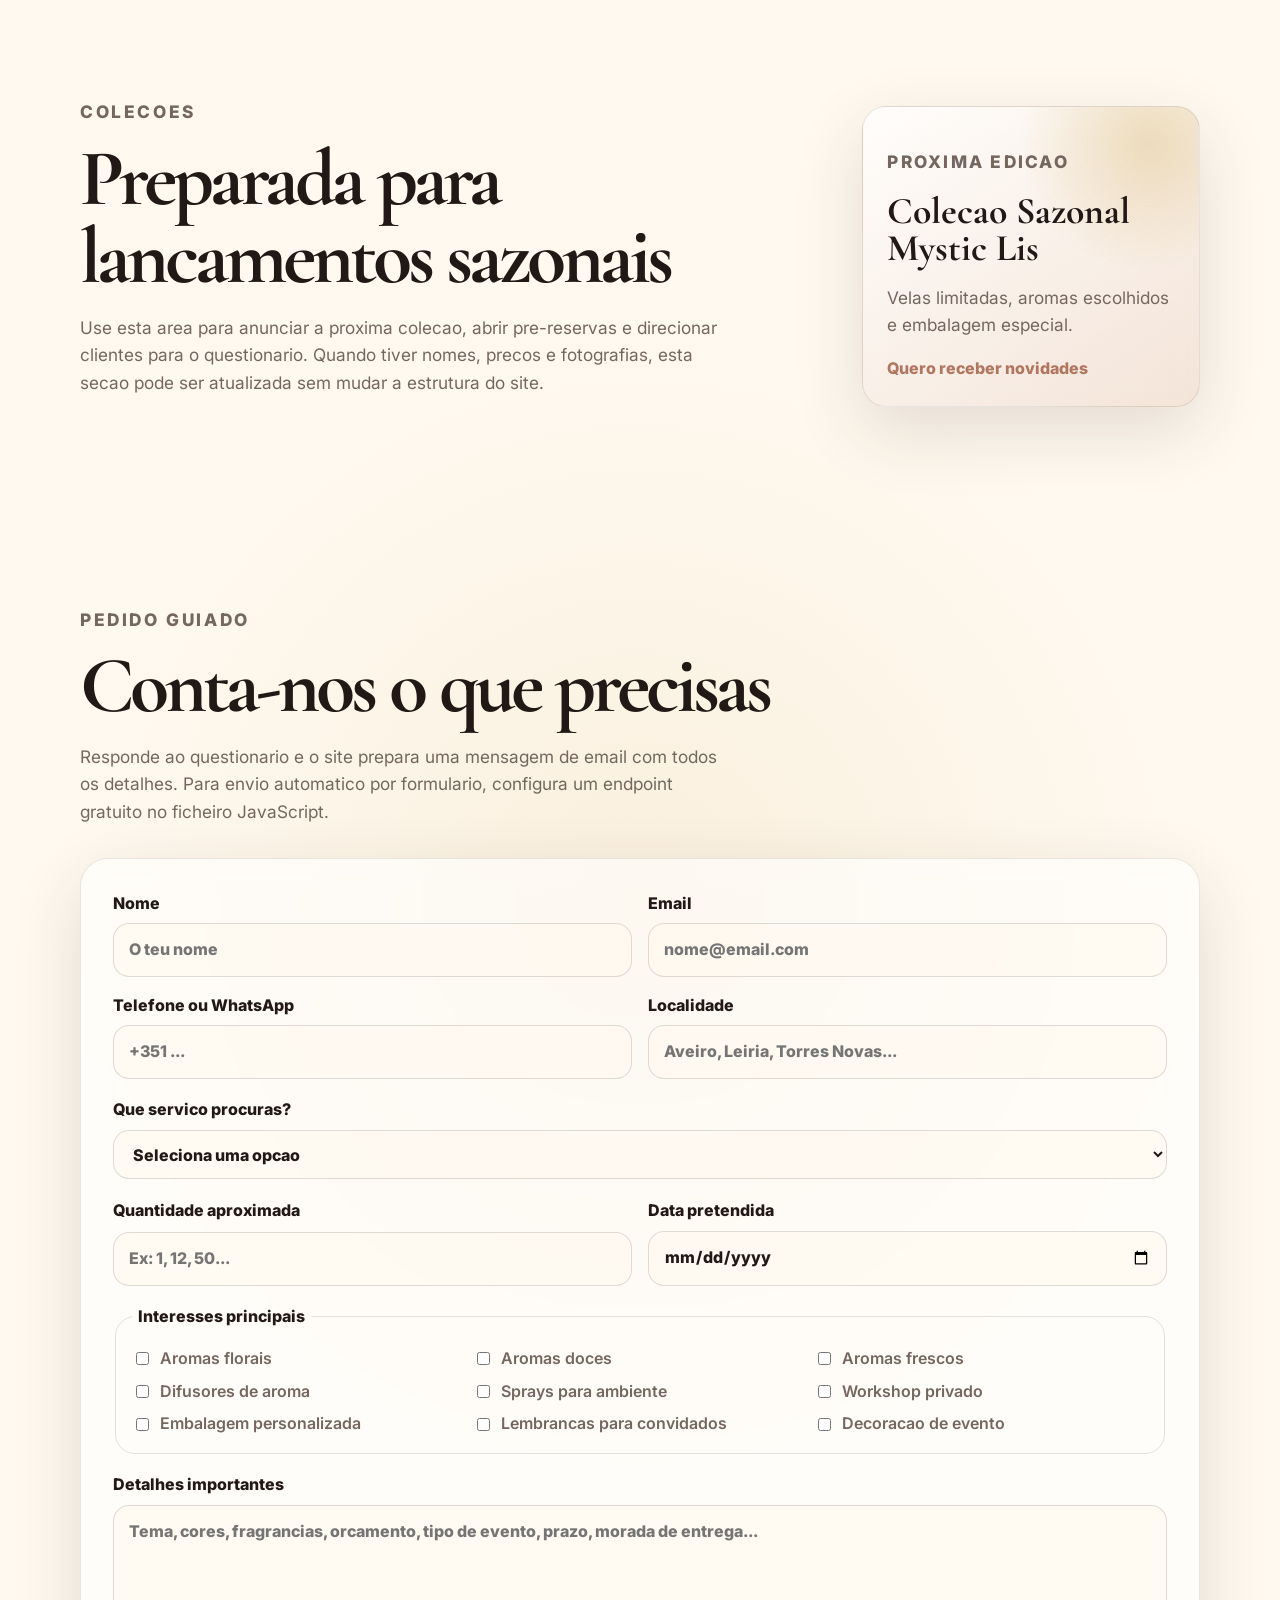
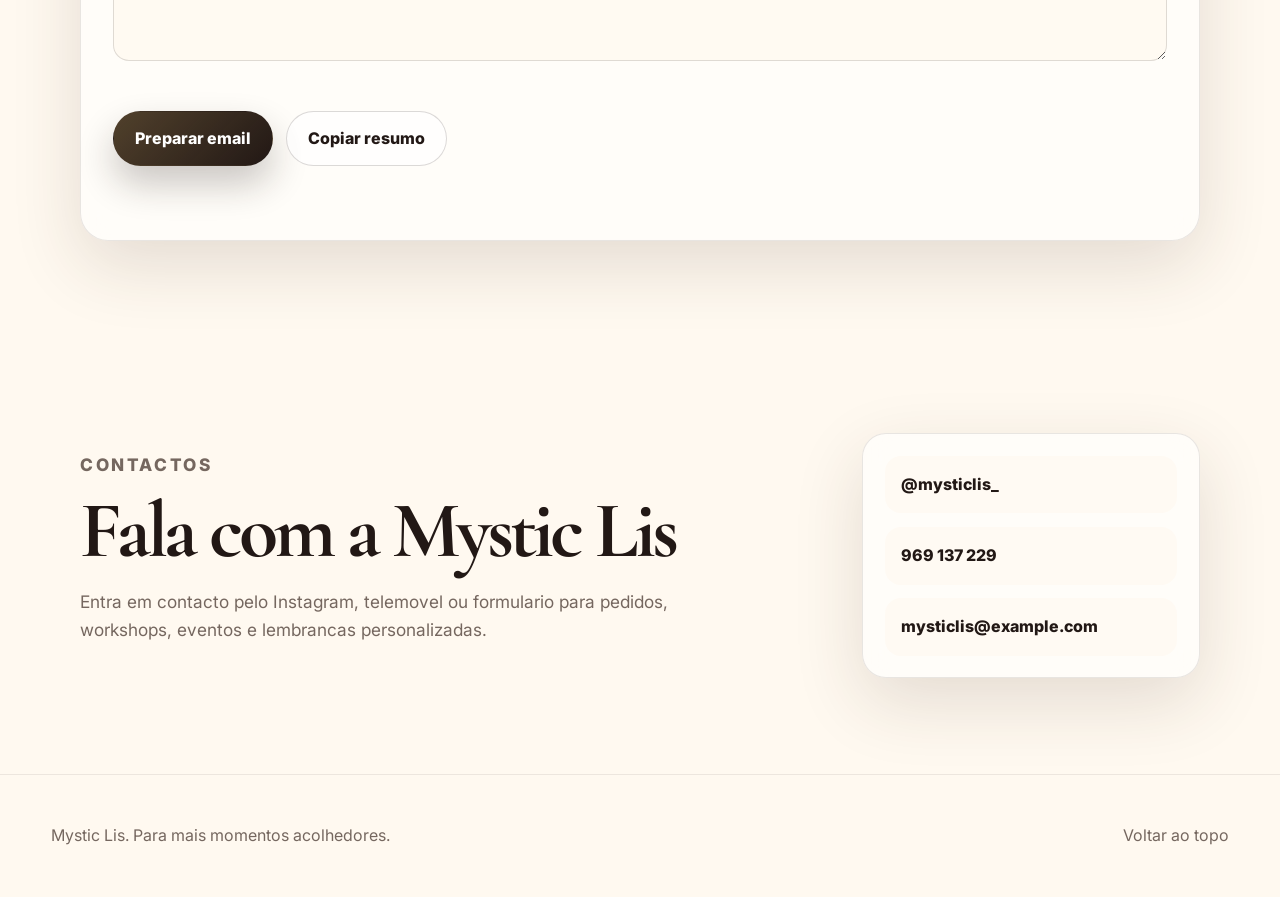
==== commit 495b8e7b: "Use official Mystic Lis business card Co-authored-by: Cursor <cursoragent@cursor.com>" ====
--- a/index.html
+++ b/index.html
@@ -5,12 +5,12 @@
     <meta name="viewport" content="width=device-width, initial-scale=1" />
     <meta
       name="description"
-      content="Mystic Lis cria velas artesanais de cera de soja, fragrancias vegan, encomendas personalizadas, lancamentos sazonais e apoio a eventos."
+      content="Mystic Lis cria velas artesanais, ambientadores, workshops criativos, decoracao de eventos e lembrancas personalizadas."
     />
-    <meta property="og:title" content="Mystic Lis | Velas artesanais e eventos" />
+    <meta property="og:title" content="Mystic Lis | Velas, ambientadores e eventos" />
     <meta
       property="og:description"
-      content="Velas artesanais de cera de soja, encomendas personalizadas, vendas em quantidade e organizacao de momentos especiais."
+      content="Velas artesanais, ambientadores, workshops, decoracao de eventos e lembrancas personalizadas."
     />
     <meta property="og:type" content="website" />
     <title>Mystic Lis | Velas Artesanais</title>
@@ -20,12 +20,12 @@
       href="https://fonts.googleapis.com/css2?family=Cormorant+Garamond:wght@500;600;700&family=Inter:wght@400;500;600;700&display=swap"
       rel="stylesheet"
     />
-    <link rel="stylesheet" href="assets/styles.css" />
+    <link rel="stylesheet" href="assets/styles.css?v=official-card" />
   </head>
   <body>
     <header class="site-header">
       <a class="brand" href="#top" aria-label="Mystic Lis inicio">
-        <span class="brand-mark">ML</span>
+        <span class="brand-mark" aria-hidden="true"></span>
         <span>Mystic Lis</span>
       </a>
       <nav aria-label="Navegacao principal">
@@ -39,11 +39,11 @@
     <main id="top">
       <section class="hero section-shell">
         <div class="hero-copy">
-          <p class="eyebrow">Velas artesanais em cera de soja</p>
-          <h1>Momentos com aroma, luz e intencao.</h1>
+          <p class="eyebrow">Velas artesanais, ambientadores e eventos</p>
+          <h1>Momentos acolhedores, feitos a mao.</h1>
           <p class="hero-text">
-            A Mystic Lis cria velas perfumadas com fragrancias vegan e sem parabenos,
-            feitas para presentes, rituais de cuidado, eventos e lancamentos sazonais.
+            A Mystic Lis cria velas artesanais, ambientadores, workshops criativos,
+            decoracao de eventos e lembrancas personalizadas para dias especiais.
           </p>
           <div class="hero-actions" aria-label="Acoes principais">
             <a class="button primary" href="#questionario">Fazer pedido</a>
@@ -54,19 +54,17 @@
         </div>
 
         <aside class="profile-card" aria-label="Resumo Mystic Lis">
-          <div class="profile-visual">
-            <div class="profile-orb"></div>
-            <span class="spark spark-one"></span>
-            <span class="spark spark-two"></span>
-            <span class="spark spark-three"></span>
-          </div>
+          <figure class="official-card">
+            <img src="assets/mystic-lis-business-card.png" alt="Cartao oficial Mystic Lis" />
+          </figure>
           <p class="profile-title">Mystic Lis</p>
-          <p>Artesanato, aromas e detalhes personalizados.</p>
+          <p>Para mais momentos acolhedores.</p>
           <ul>
-            <li>Cera de soja</li>
-            <li>Fragrancias vegan</li>
-            <li>Sem parabenos</li>
-            <li>Aveiro, Leiria, Torres Novas e CTT</li>
+            <li>Velas artesanais</li>
+            <li>Ambientadores</li>
+            <li>Workshops criativos</li>
+            <li>Decoracao de eventos</li>
+            <li>Lembrancas personalizadas</li>
           </ul>
         </aside>
       </section>
@@ -81,7 +79,7 @@
           </a>
           <a href="#servicos" class="quick-link">
             <span>Ver servicos</span>
-            <small>Velas, packs, lancamentos e eventos.</small>
+            <small>Velas, ambientadores, workshops e eventos.</small>
           </a>
           <a href="#galeria" class="quick-link">
             <span>Galeria e colecoes</span>
@@ -93,7 +91,7 @@
           </a>
           <a href="#contactos" class="quick-link">
             <span>Contactos e entregas</span>
-            <small>Entregas em mao e envio por CTT.</small>
+            <small>Instagram, telemovel e pedidos personalizados.</small>
           </a>
         </div>
       </section>
@@ -129,7 +127,7 @@
           <article class="gallery-card work-three">
             <span class="gallery-tag">Eventos</span>
             <div>
-              <h3>Lembrancas aromaticas</h3>
+              <h3>Decoracao de eventos</h3>
               <p>Pequenos detalhes para casamentos, batizados e encontros.</p>
             </div>
           </article>
@@ -163,38 +161,46 @@
 
       <section id="servicos" class="services section-shell" aria-labelledby="services-title">
         <p class="eyebrow">Servicos</p>
-        <h2 id="services-title">Do presente unico ao evento completo</h2>
+        <h2 id="services-title">Os nossos servicos</h2>
         <div class="service-grid">
           <article class="service-card">
             <span class="service-number">01</span>
-            <h3>Velas personalizadas</h3>
-            <p>
-              Encomendas por aroma, tema, cor, mensagem, embalagem ou ocasiao especial.
-              Ideal para presentes, lembrancas e momentos de cuidado.
+            <h3>Velas artesanais</h3>
+            <p>
+              Velas decorativas, aromaticas e pecas personalizadas para presentes,
+              casa e momentos especiais.
             </p>
           </article>
           <article class="service-card">
             <span class="service-number">02</span>
-            <h3>Bulk e revenda</h3>
-            <p>
-              Pedidos em quantidade para marcas, lojas, cabazes, empresas ou campanhas.
-              O questionario recolhe quantidades, prazos e requisitos.
+            <h3>Ambientadores</h3>
+            <p>
+              Difusores de aroma, sprays para ambiente e produtos personalizados
+              para deixar cada espaco com identidade.
             </p>
           </article>
           <article class="service-card">
             <span class="service-number">03</span>
-            <h3>Lancamentos sazonais</h3>
-            <p>
-              Colecoes limitadas para estacoes, datas festivas e temas especiais. A pagina
-              esta preparada para destacar novidades e listas de interesse.
+            <h3>Workshops criativos</h3>
+            <p>
+              Fabrico de velas, experiencias para grupos e eventos privados com
+              uma abordagem pratica e acolhedora.
             </p>
           </article>
           <article class="service-card">
             <span class="service-number">04</span>
-            <h3>Eventos</h3>
-            <p>
-              Apoio na organizacao de eventos com lembrancas aromaticas, decoracao de mesa,
-              brindes, workshops ou experiencias personalizadas.
+            <h3>Decoracao de eventos</h3>
+            <p>
+              Apoio para casamentos, batizados, comunhoes e eventos especiais com
+              detalhes pensados para o ambiente.
+            </p>
+          </article>
+          <article class="service-card">
+            <span class="service-number">05</span>
+            <h3>Lembrancas personalizadas</h3>
+            <p>
+              Lembrancas para casamentos, batizados, aniversarios e eventos corporativos,
+              adaptadas ao tema e ao publico.
             </p>
           </article>
         </div>
@@ -252,10 +258,11 @@
             Que servico procuras?
             <select id="service-type" name="serviceType" required>
               <option value="">Seleciona uma opcao</option>
-              <option value="Vela personalizada">Vela personalizada</option>
-              <option value="Pedido em quantidade / bulk">Pedido em quantidade / bulk</option>
-              <option value="Lancamento sazonal">Lancamento sazonal</option>
-              <option value="Organizacao de evento">Organizacao de evento</option>
+              <option value="Velas artesanais">Velas artesanais</option>
+              <option value="Ambientadores">Ambientadores</option>
+              <option value="Workshops criativos">Workshops criativos</option>
+              <option value="Decoracao de eventos">Decoracao de eventos</option>
+              <option value="Lembrancas personalizadas">Lembrancas personalizadas</option>
               <option value="Outro pedido">Outro pedido</option>
             </select>
           </label>
@@ -276,6 +283,9 @@
             <label><input type="checkbox" name="interests" value="Aromas florais" /> Aromas florais</label>
             <label><input type="checkbox" name="interests" value="Aromas doces" /> Aromas doces</label>
             <label><input type="checkbox" name="interests" value="Aromas frescos" /> Aromas frescos</label>
+            <label><input type="checkbox" name="interests" value="Difusores de aroma" /> Difusores de aroma</label>
+            <label><input type="checkbox" name="interests" value="Sprays para ambiente" /> Sprays para ambiente</label>
+            <label><input type="checkbox" name="interests" value="Workshop privado" /> Workshop privado</label>
             <label><input type="checkbox" name="interests" value="Embalagem personalizada" /> Embalagem personalizada</label>
             <label><input type="checkbox" name="interests" value="Lembrancas para convidados" /> Lembrancas para convidados</label>
             <label><input type="checkbox" name="interests" value="Decoracao de evento" /> Decoracao de evento</label>
@@ -303,22 +313,23 @@
           <p class="eyebrow">Contactos</p>
           <h2 id="contact-title">Fala com a Mystic Lis</h2>
           <p>
-            Entregas em mao em Aveiro, Leiria e Torres Novas, com envio por CTT para outras zonas.
-            Atualiza o email no formulario antes de publicar.
+            Entra em contacto pelo Instagram, telemovel ou formulario para pedidos,
+            workshops, eventos e lembrancas personalizadas.
           </p>
         </div>
         <div class="contact-card">
           <a href="https://www.instagram.com/mysticlis_/" target="_blank" rel="noreferrer">@mysticlis_</a>
+          <a href="tel:+351969137229">969 137 229</a>
           <a href="mailto:mysticlis@example.com">mysticlis@example.com</a>
         </div>
       </section>
     </main>
 
     <footer class="site-footer">
-      <p>Mystic Lis. Velas artesanais em cera de soja.</p>
+      <p>Mystic Lis. Para mais momentos acolhedores.</p>
       <a href="#top">Voltar ao topo</a>
     </footer>
 
-    <script src="assets/script.js"></script>
+    <script src="assets/script.js?v=official-card"></script>
   </body>
 </html>
--- a/assets/styles.css
+++ b/assets/styles.css
@@ -88,16 +88,14 @@
 
 .brand-mark {
   display: grid;
-  width: 2.6rem;
-  height: 2.6rem;
+  overflow: hidden;
+  width: 3rem;
+  height: 3rem;
   place-items: center;
-  color: #fff;
-  background:
-    radial-gradient(circle at 35% 20%, rgba(215, 181, 109, 0.78), transparent 25%),
-    var(--ink);
+  background:
+    linear-gradient(rgba(255, 249, 240, 0.18), rgba(255, 249, 240, 0.18)),
+    url("mystic-lis-business-card.png") top center / 235% auto;
   border-radius: 999px;
-  font-family: "Cormorant Garamond", Georgia, serif;
-  font-size: 1.2rem;
   box-shadow: 0 14px 28px rgba(34, 24, 21, 0.18);
 }
 
@@ -294,53 +292,21 @@
   position: relative;
 }
 
-.profile-visual {
-  position: relative;
-  display: grid;
-  place-items: center;
-  min-height: 15rem;
-}
-
-.profile-orb {
-  width: 12rem;
-  aspect-ratio: 1;
-  margin: 0 auto 1.6rem;
-  border-radius: 999px;
-  background:
-    radial-gradient(circle at 50% 22%, rgba(255, 246, 214, 0.95) 0 10%, transparent 11%),
-    radial-gradient(circle at 48% 38%, rgba(255, 244, 219, 0.98) 0 16%, transparent 17%),
-    linear-gradient(rgba(34, 24, 21, 0.08), rgba(34, 24, 21, 0.08)),
-    radial-gradient(circle at 48% 35%, #fff7df 0 16%, #ead0b9 17% 43%, #9c7b60 44% 45%, #f5eadc 46% 100%);
-  box-shadow:
-    inset 0 -24px 42px rgba(34, 24, 21, 0.16),
-    0 28px 60px rgba(34, 24, 21, 0.18);
-}
-
-.spark {
-  position: absolute;
+.official-card {
+  overflow: hidden;
+  margin: 0 0 1.4rem;
+  background: #eaded3;
+  border: 1px solid rgba(34, 24, 21, 0.1);
+  border-radius: 24px;
+  box-shadow: 0 22px 48px rgba(34, 24, 21, 0.18);
+}
+
+.official-card img {
   display: block;
-  width: 0.65rem;
-  aspect-ratio: 1;
-  background: var(--gold);
-  border-radius: 999px;
-  box-shadow: 0 0 28px rgba(215, 181, 109, 0.85);
-}
-
-.spark-one {
-  top: 1.2rem;
-  left: 23%;
-}
-
-.spark-two {
-  right: 18%;
-  bottom: 4.5rem;
-  width: 0.42rem;
-}
-
-.spark-three {
-  top: 42%;
-  right: 9%;
-  width: 0.5rem;
+  width: 100%;
+  aspect-ratio: 1.95;
+  object-fit: cover;
+  object-position: top center;
 }
 
 .profile-title {
@@ -417,7 +383,7 @@
 }
 
 .service-grid {
-  grid-template-columns: repeat(4, minmax(0, 1fr));
+  grid-template-columns: repeat(5, minmax(0, 1fr));
   margin-top: 2rem;
 }
 
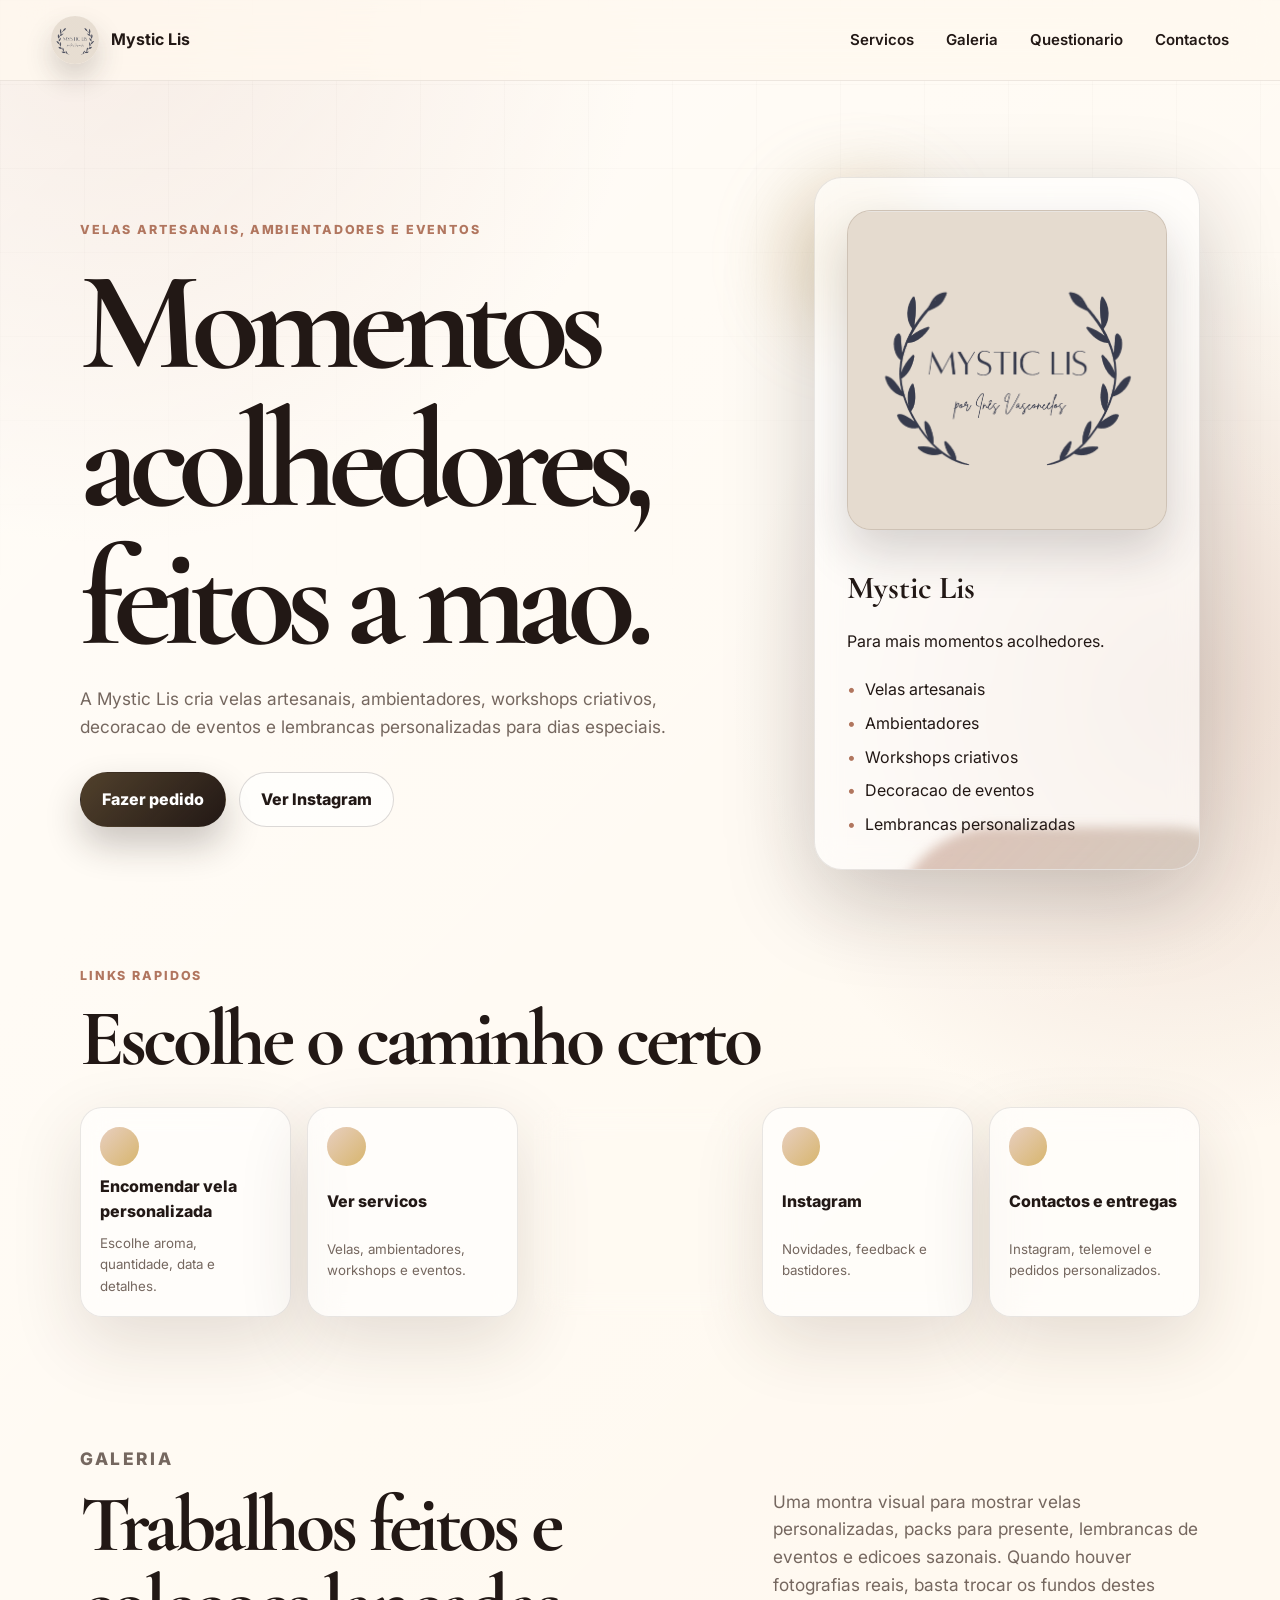
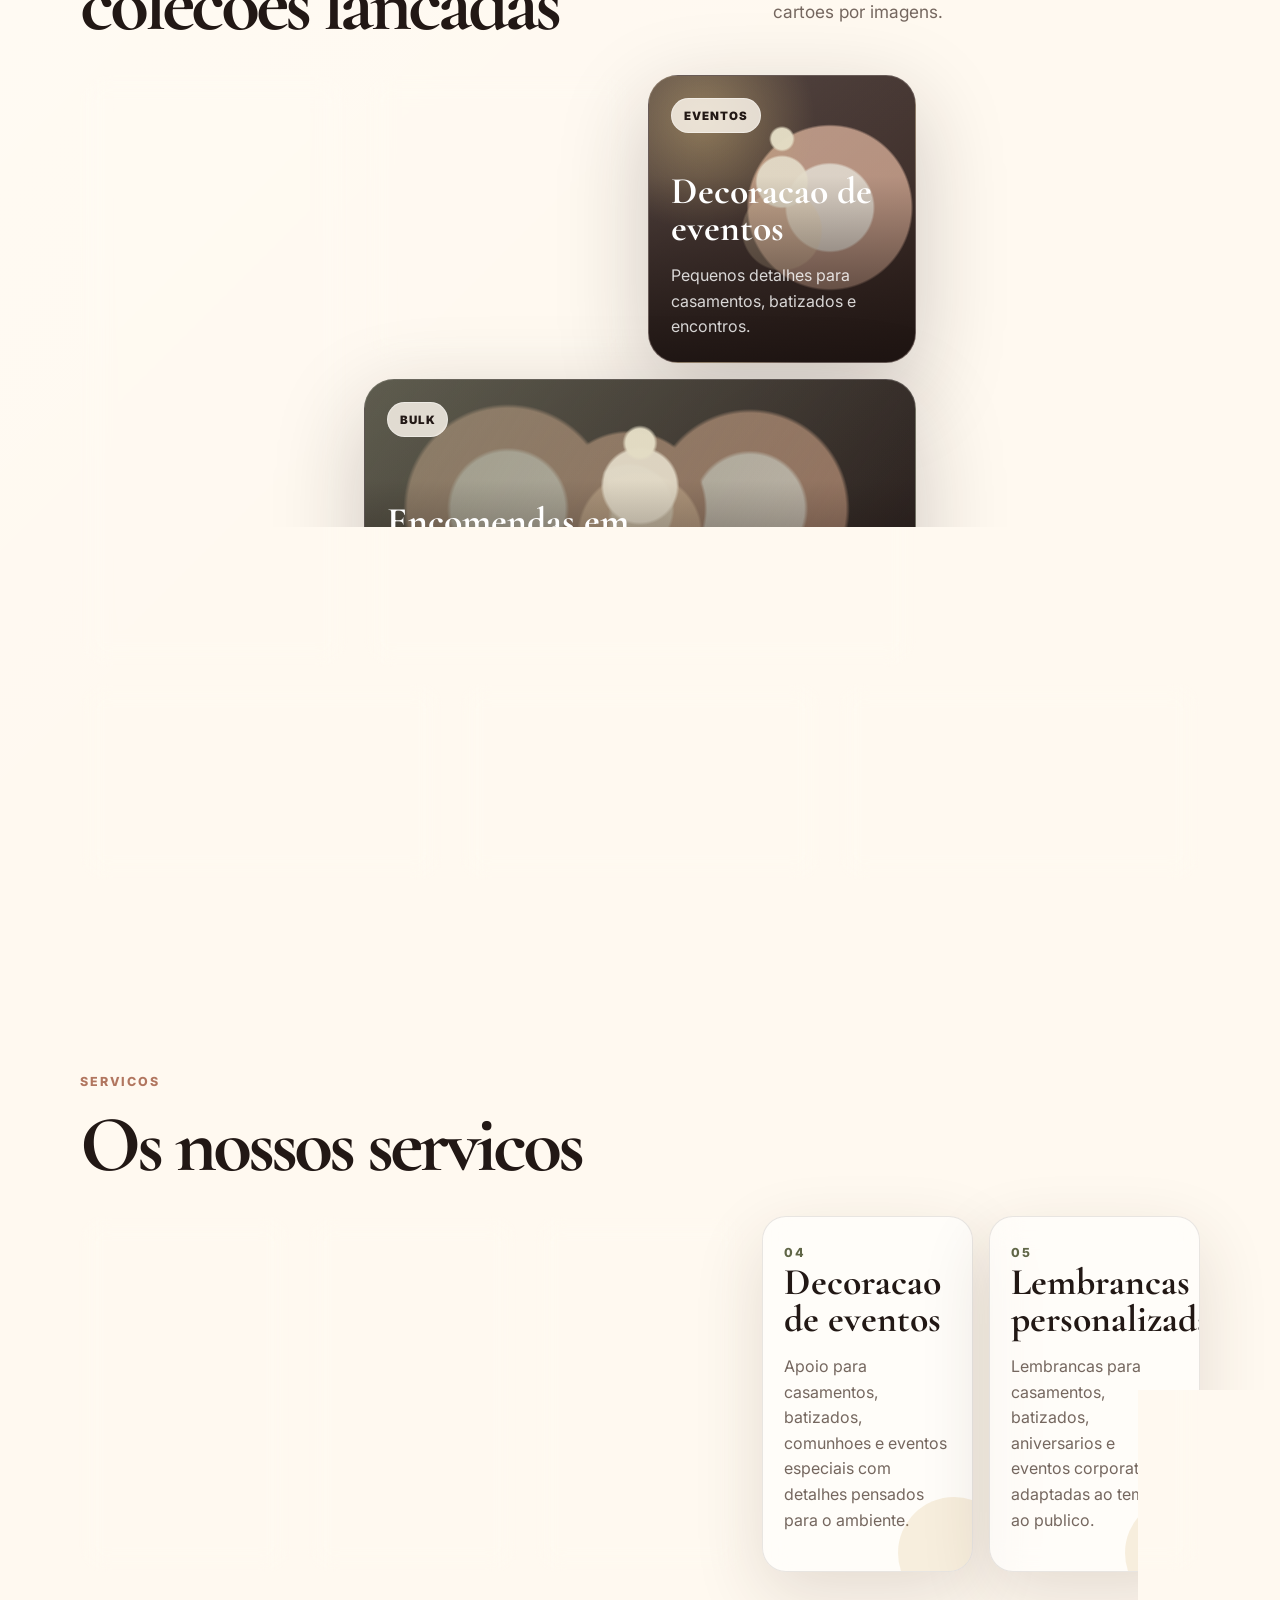
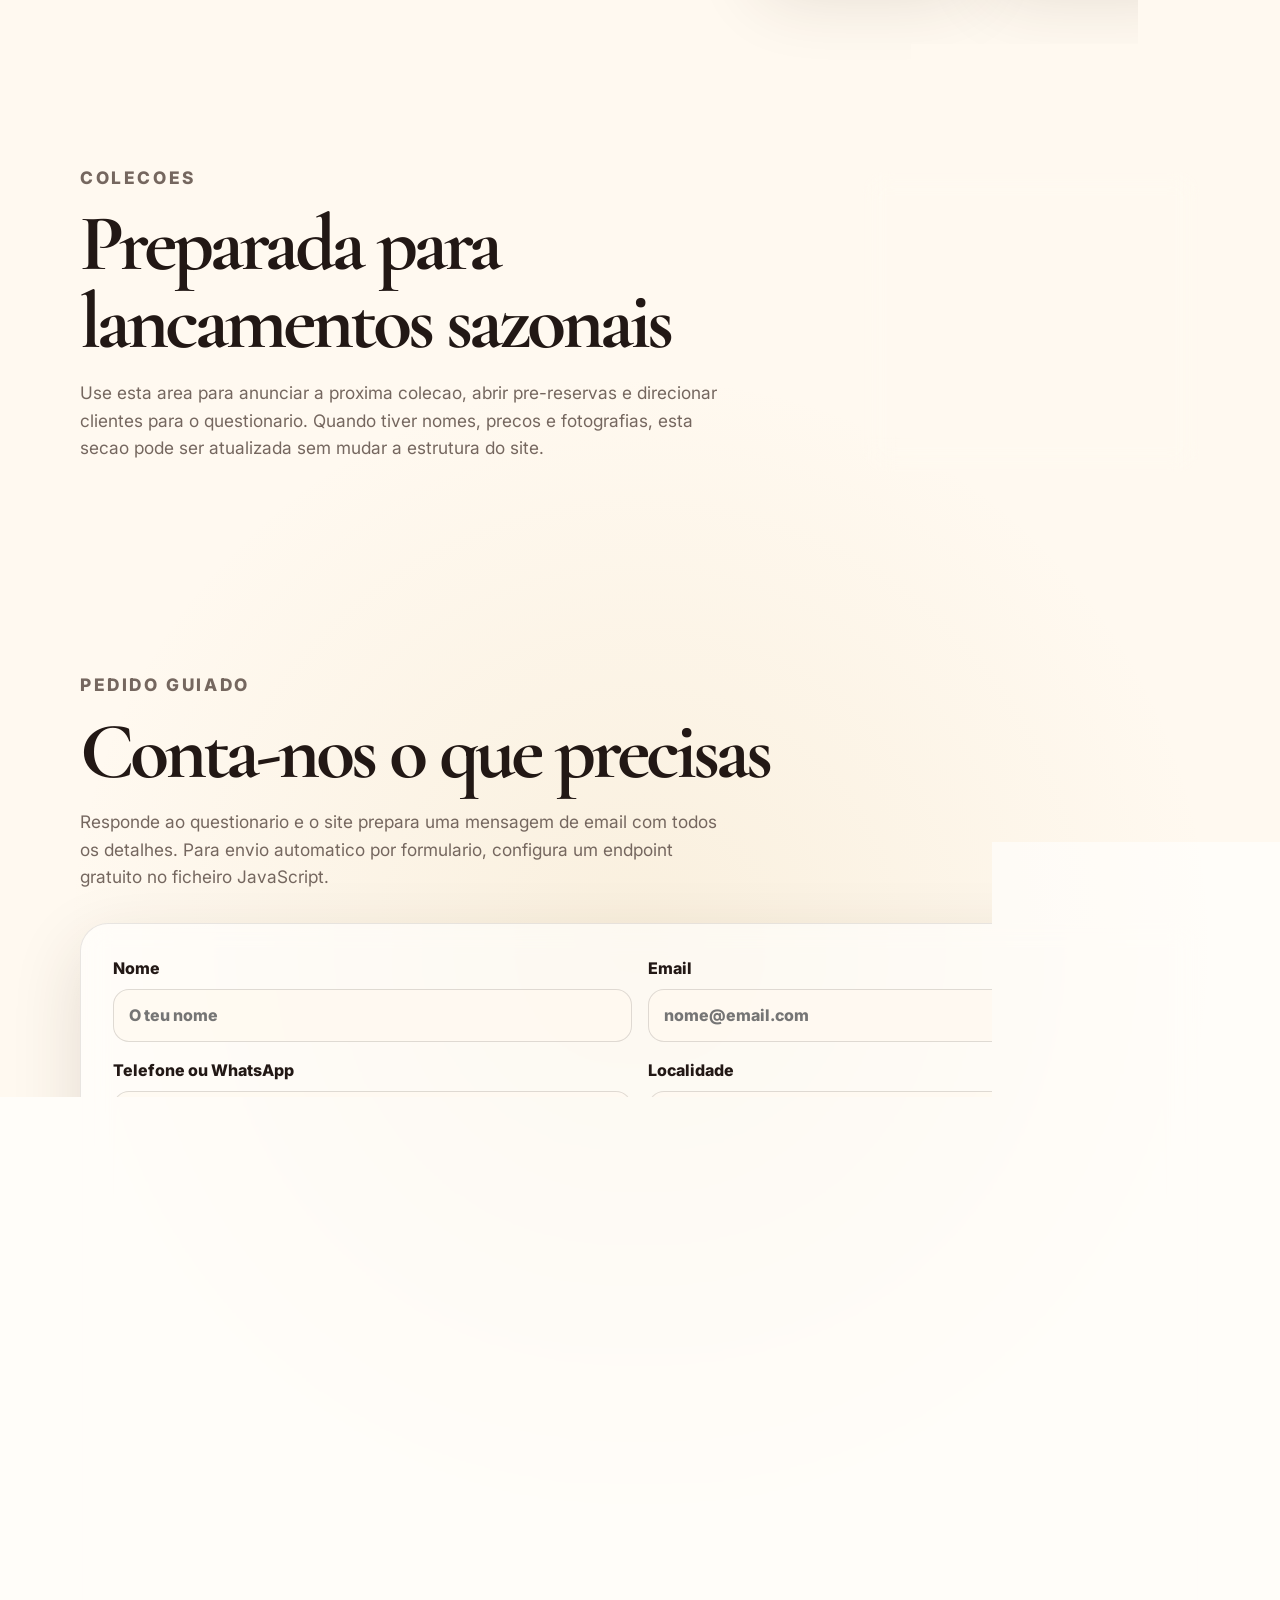
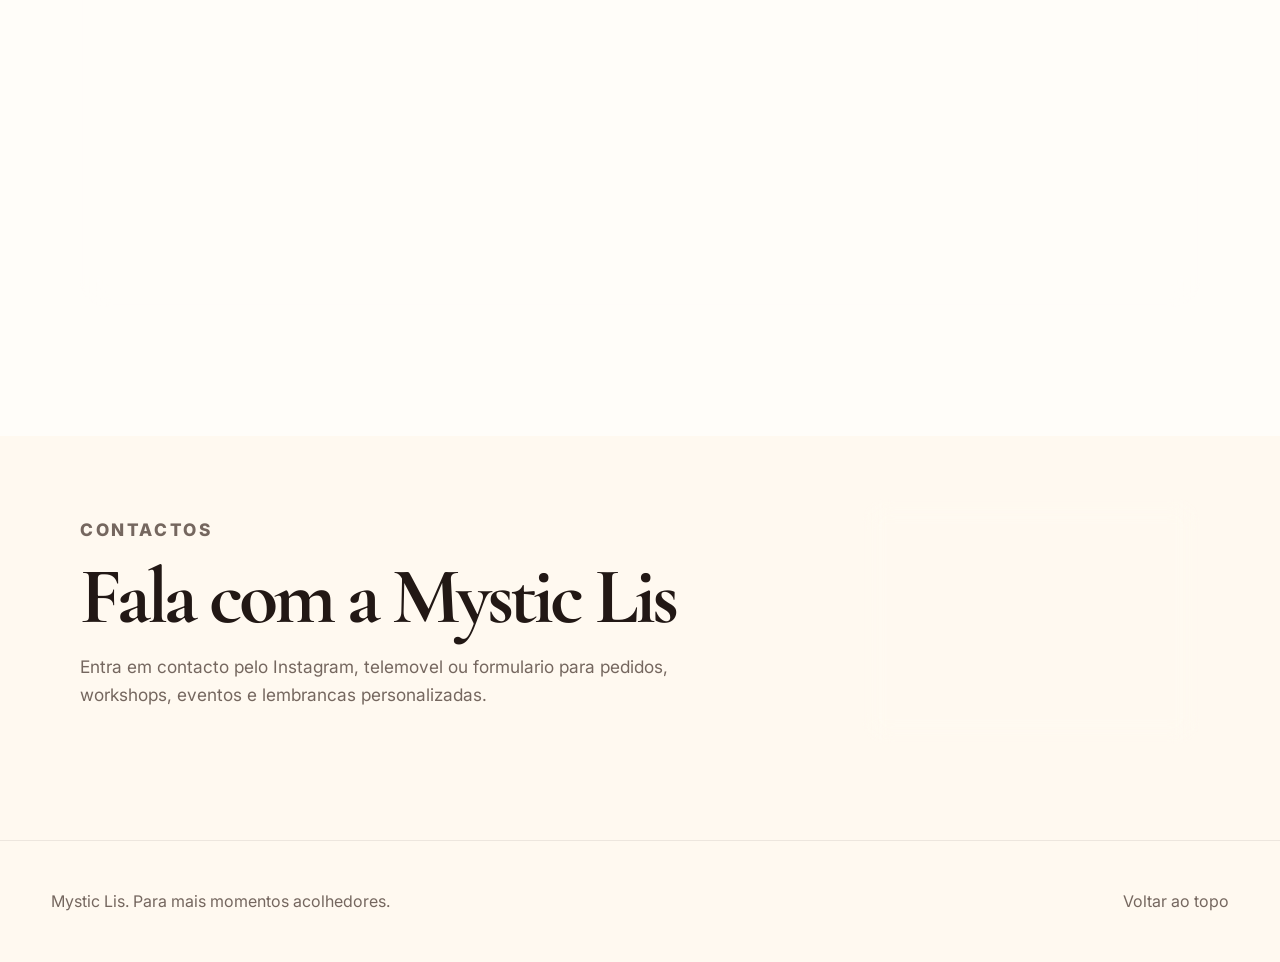
==== commit 089a6d78: "Use true Mystic Lis logo Co-authored-by: Cursor <cursoragent@cursor.com>" ====
--- a/index.html
+++ b/index.html
@@ -20,7 +20,7 @@
       href="https://fonts.googleapis.com/css2?family=Cormorant+Garamond:wght@500;600;700&family=Inter:wght@400;500;600;700&display=swap"
       rel="stylesheet"
     />
-    <link rel="stylesheet" href="assets/styles.css?v=official-card" />
+    <link rel="stylesheet" href="assets/styles.css?v=true-logo" />
   </head>
   <body>
     <header class="site-header">
@@ -54,8 +54,8 @@
         </div>
 
         <aside class="profile-card" aria-label="Resumo Mystic Lis">
-          <figure class="official-card">
-            <img src="assets/mystic-lis-business-card.png" alt="Cartao oficial Mystic Lis" />
+          <figure class="logo-card">
+            <img src="assets/mystic-lis-logo.png" alt="Logotipo Mystic Lis por Ines Vasconcelos" />
           </figure>
           <p class="profile-title">Mystic Lis</p>
           <p>Para mais momentos acolhedores.</p>
@@ -330,6 +330,6 @@
       <a href="#top">Voltar ao topo</a>
     </footer>
 
-    <script src="assets/script.js?v=official-card"></script>
+    <script src="assets/script.js?v=true-logo"></script>
   </body>
 </html>
--- a/assets/styles.css
+++ b/assets/styles.css
@@ -93,8 +93,8 @@
   height: 3rem;
   place-items: center;
   background:
-    linear-gradient(rgba(255, 249, 240, 0.18), rgba(255, 249, 240, 0.18)),
-    url("mystic-lis-business-card.png") top center / 235% auto;
+    linear-gradient(rgba(255, 249, 240, 0.08), rgba(255, 249, 240, 0.08)),
+    url("mystic-lis-logo.png") center / cover;
   border-radius: 999px;
   box-shadow: 0 14px 28px rgba(34, 24, 21, 0.18);
 }
@@ -292,21 +292,21 @@
   position: relative;
 }
 
-.official-card {
+.logo-card {
   overflow: hidden;
   margin: 0 0 1.4rem;
-  background: #eaded3;
+  background: #e2d6c7;
   border: 1px solid rgba(34, 24, 21, 0.1);
   border-radius: 24px;
   box-shadow: 0 22px 48px rgba(34, 24, 21, 0.18);
 }
 
-.official-card img {
+.logo-card img {
   display: block;
   width: 100%;
-  aspect-ratio: 1.95;
+  aspect-ratio: 1;
   object-fit: cover;
-  object-position: top center;
+  object-position: center;
 }
 
 .profile-title {
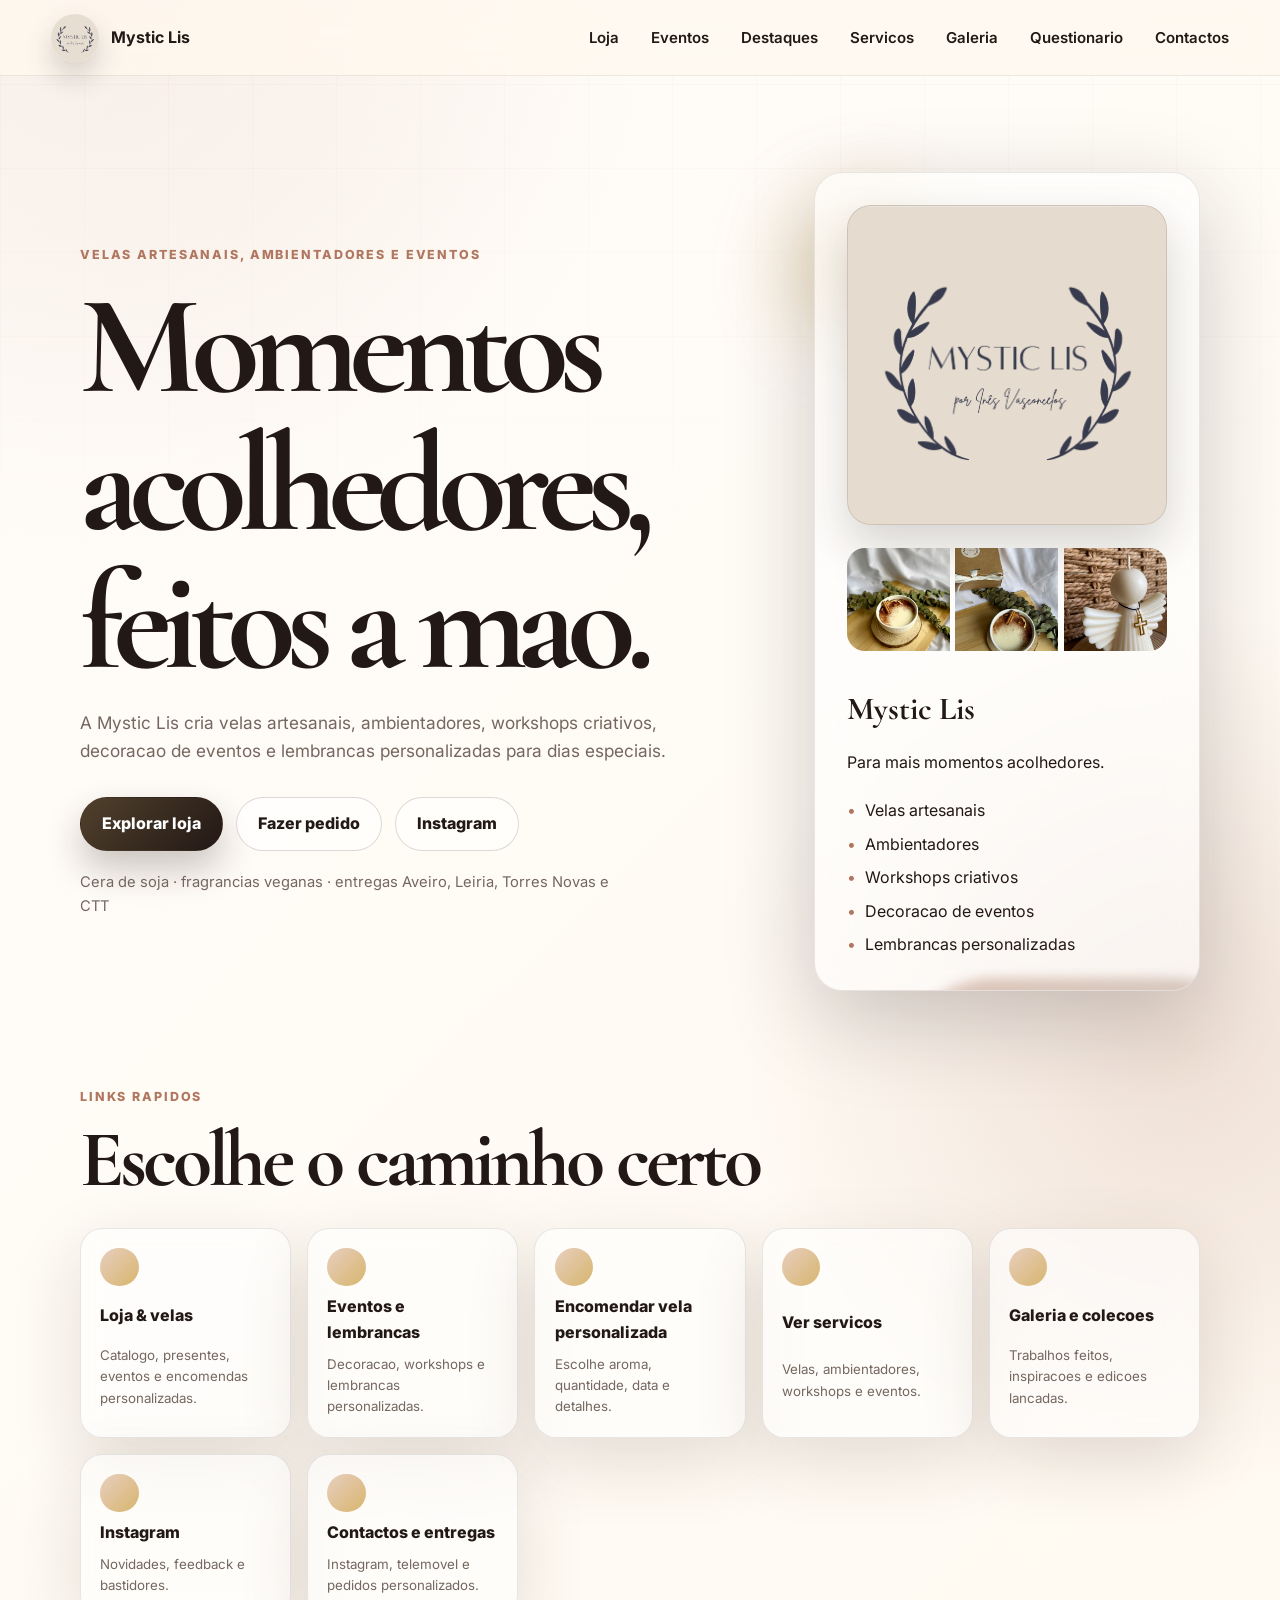
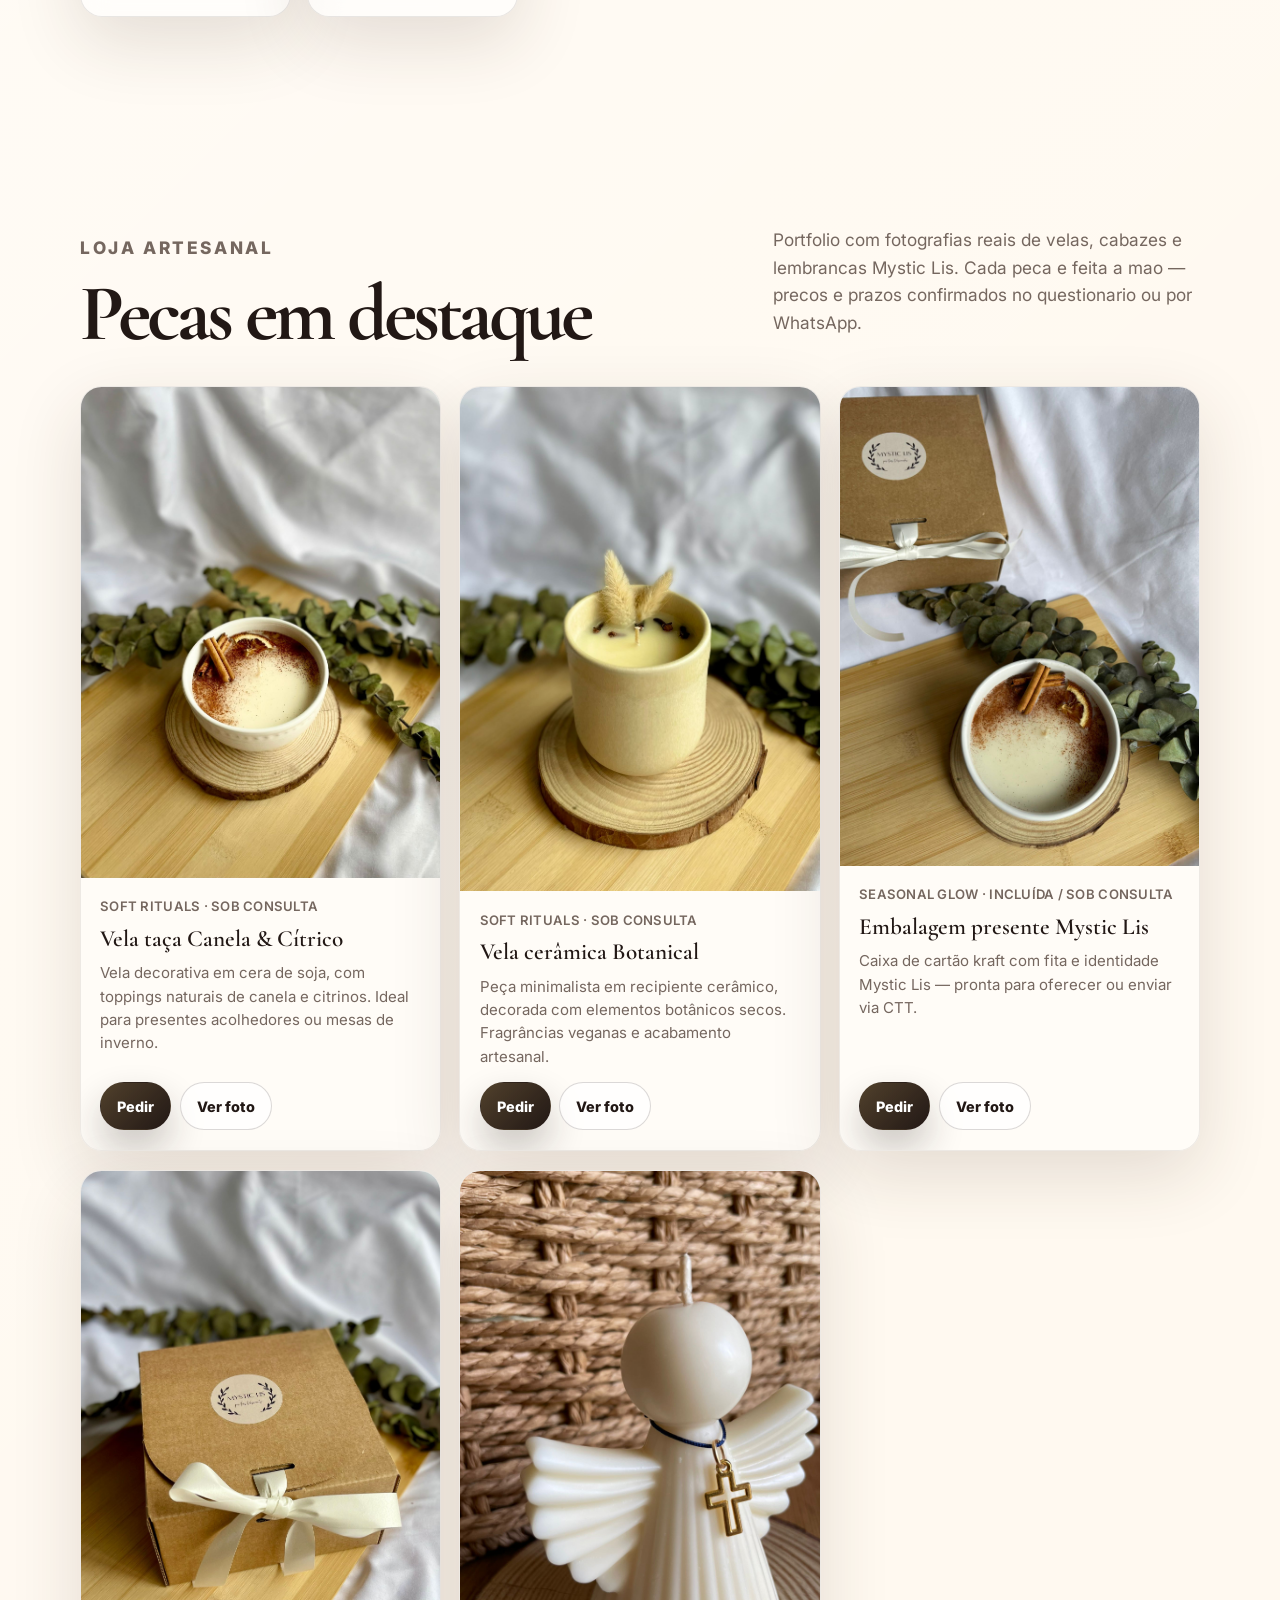
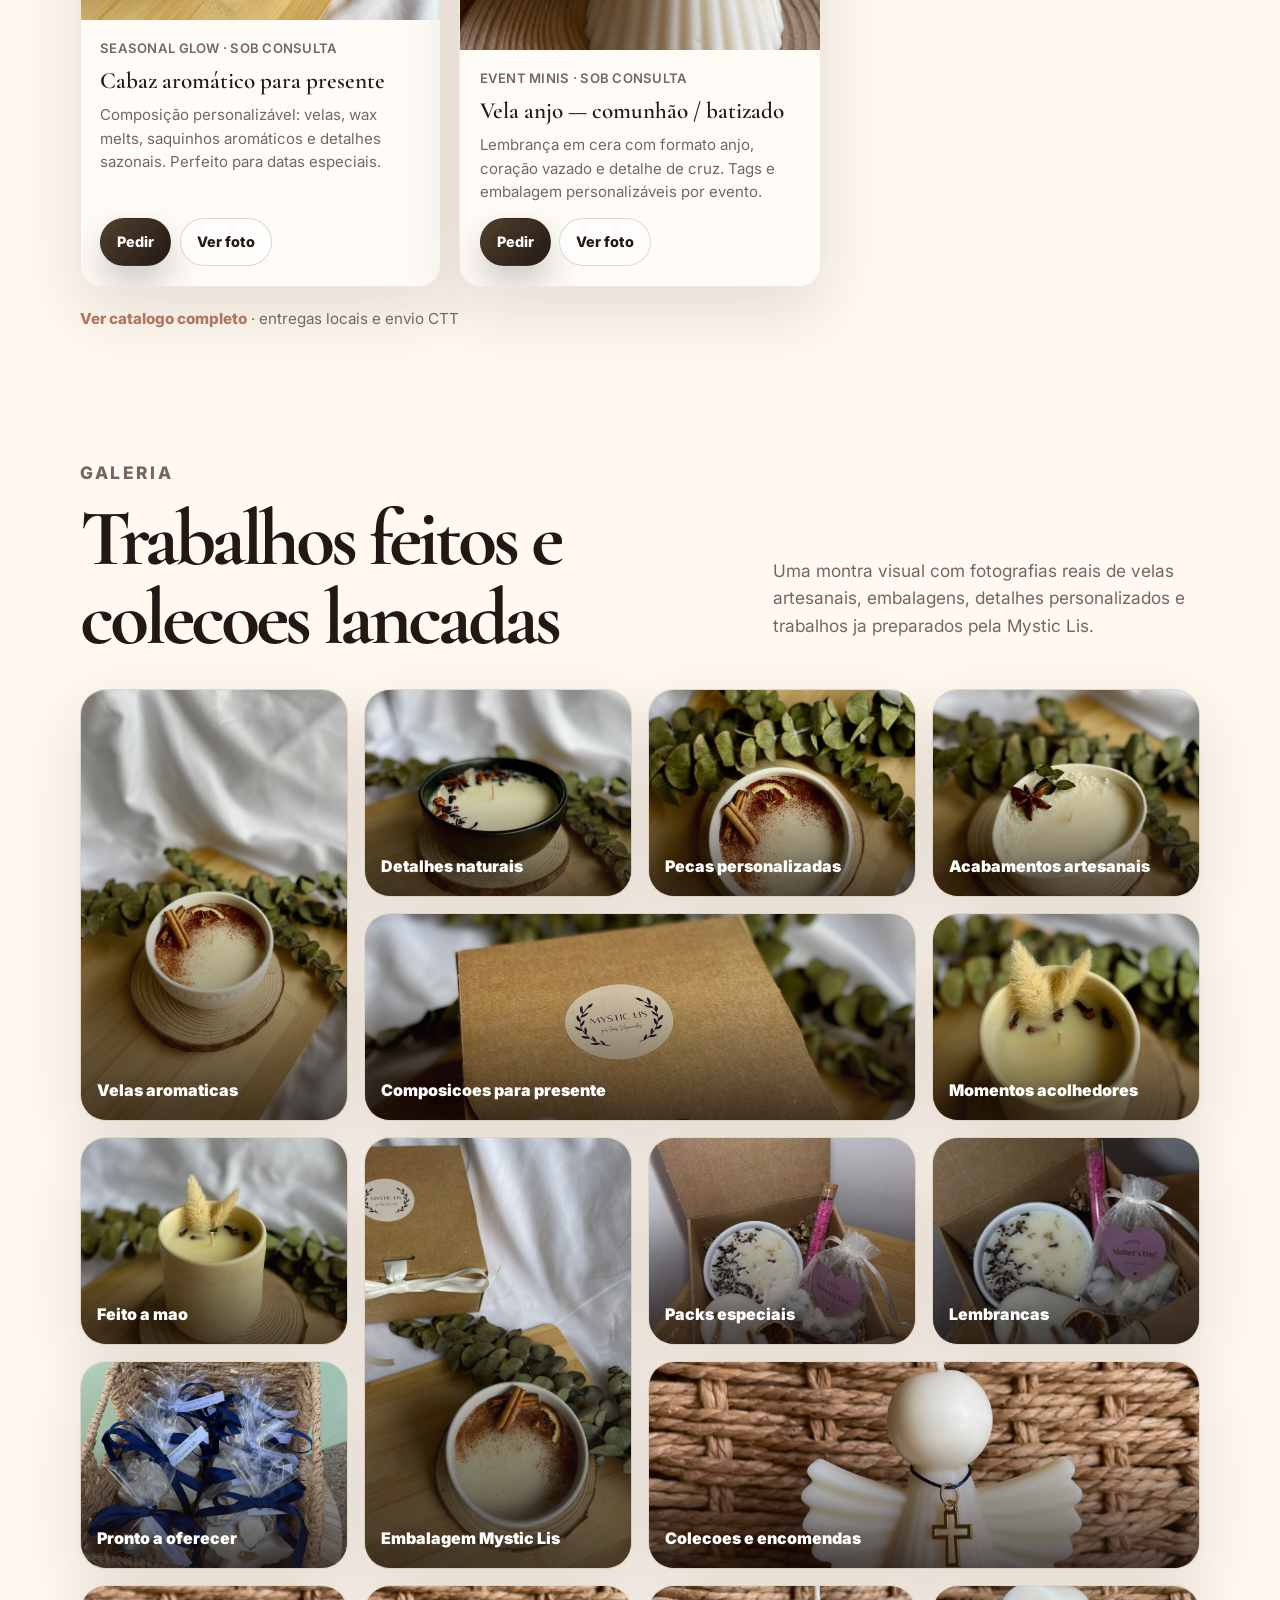
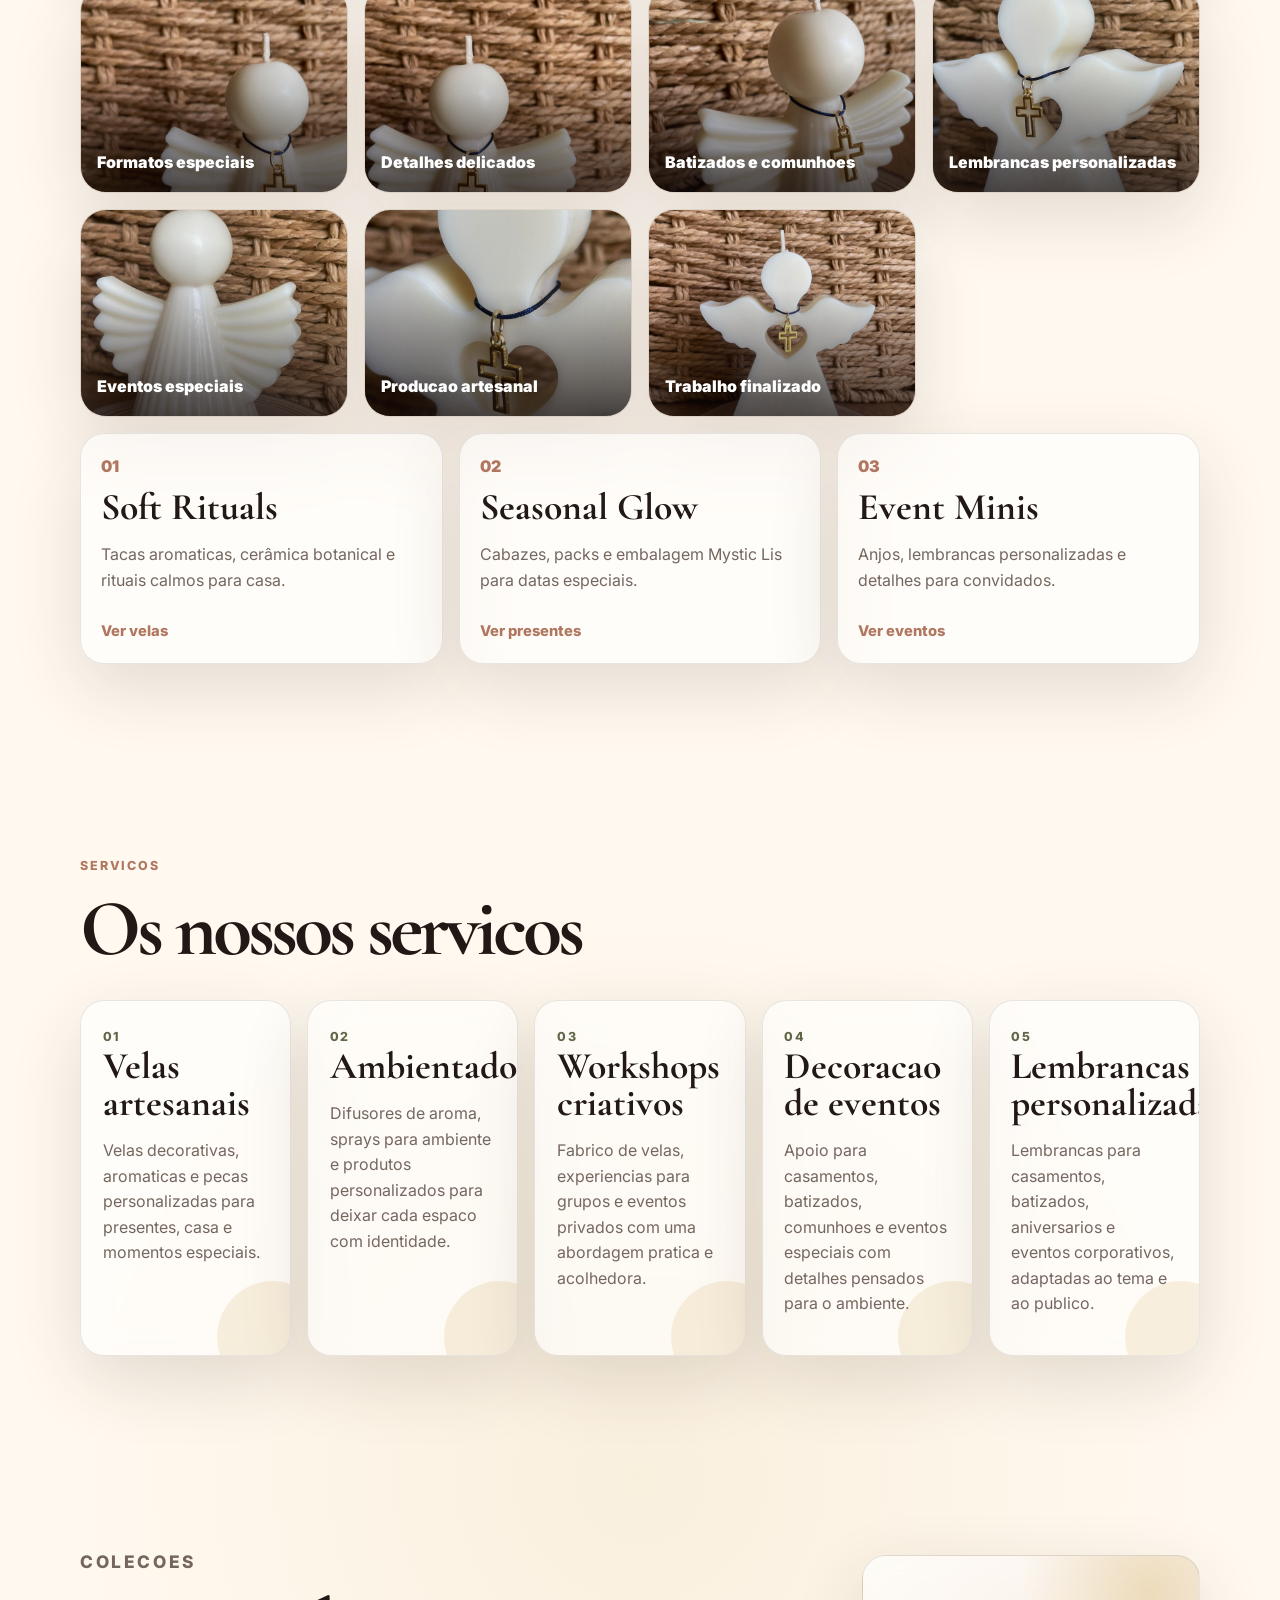
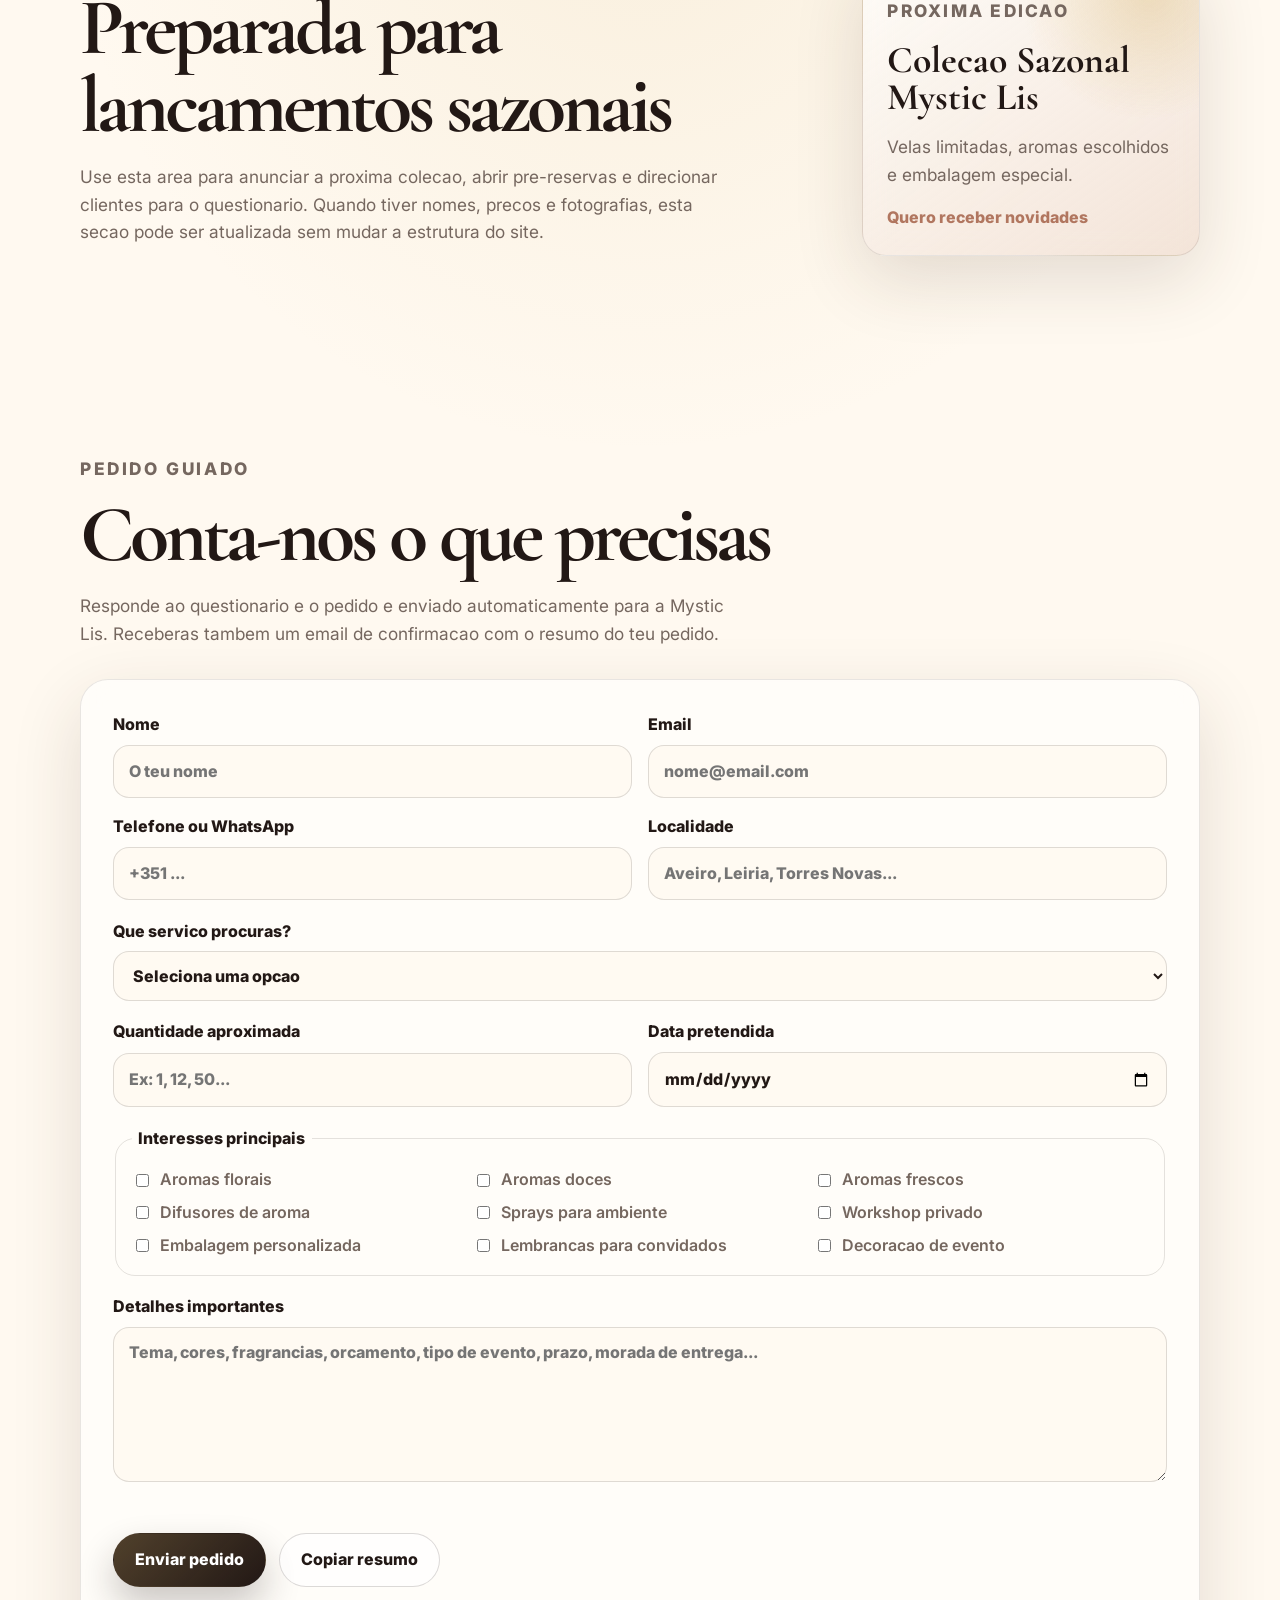
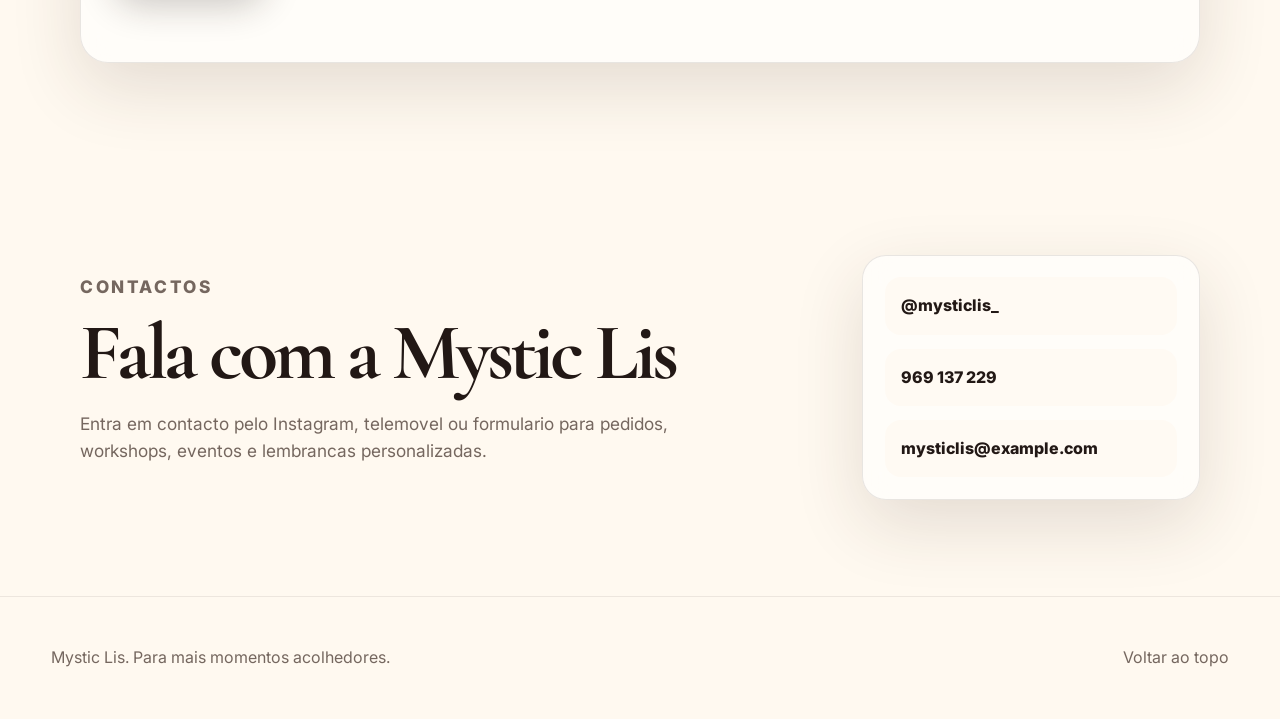
==== commit 97da903c: "Add shop portfolio, gallery assets, and mobile-ready layout. Publish real product photos, catalog pa" ====
--- a/index.html
+++ b/index.html
@@ -2,7 +2,10 @@
 <html lang="pt">
   <head>
     <meta charset="utf-8" />
-    <meta name="viewport" content="width=device-width, initial-scale=1" />
+    <meta name="viewport" content="width=device-width, initial-scale=1, viewport-fit=cover" />
+    <meta name="theme-color" content="#fff9f0" />
+    <meta name="apple-mobile-web-app-capable" content="yes" />
+    <meta name="apple-mobile-web-app-status-bar-style" content="default" />
     <meta
       name="description"
       content="Mystic Lis cria velas artesanais, ambientadores, workshops criativos, decoracao de eventos e lembrancas personalizadas."
@@ -20,7 +23,7 @@
       href="https://fonts.googleapis.com/css2?family=Cormorant+Garamond:wght@500;600;700&family=Inter:wght@400;500;600;700&display=swap"
       rel="stylesheet"
     />
-    <link rel="stylesheet" href="assets/styles.css?v=true-logo" />
+    <link rel="stylesheet" href="assets/styles.css?v=mobile" />
   </head>
   <body>
     <header class="site-header">
@@ -29,6 +32,9 @@
         <span>Mystic Lis</span>
       </a>
       <nav aria-label="Navegacao principal">
+        <a href="velas.html">Loja</a>
+        <a href="eventos.html">Eventos</a>
+        <a href="#loja">Destaques</a>
         <a href="#servicos">Servicos</a>
         <a href="#galeria">Galeria</a>
         <a href="#questionario">Questionario</a>
@@ -46,17 +52,24 @@
             decoracao de eventos e lembrancas personalizadas para dias especiais.
           </p>
           <div class="hero-actions" aria-label="Acoes principais">
-            <a class="button primary" href="#questionario">Fazer pedido</a>
-            <a class="button secondary" href="https://www.instagram.com/mysticlis_/" target="_blank" rel="noreferrer">
-              Ver Instagram
+            <a class="button primary" href="velas.html">Explorar loja</a>
+            <a class="button secondary" href="#questionario">Fazer pedido</a>
+            <a class="button ghost" href="https://www.instagram.com/mysticlis_/" target="_blank" rel="noreferrer">
+              Instagram
             </a>
           </div>
+          <p class="hero-note">Cera de soja · fragrancias veganas · entregas Aveiro, Leiria, Torres Novas e CTT</p>
         </div>
 
         <aside class="profile-card" aria-label="Resumo Mystic Lis">
           <figure class="logo-card">
             <img src="assets/mystic-lis-logo.png" alt="Logotipo Mystic Lis por Ines Vasconcelos" />
           </figure>
+          <div class="hero-mosaic" aria-hidden="true">
+            <img src="assets/gallery/work-01.jpeg" alt="" />
+            <img src="assets/gallery/work-08.jpeg" alt="" />
+            <img src="assets/gallery/work-15.jpeg" alt="" />
+          </div>
           <p class="profile-title">Mystic Lis</p>
           <p>Para mais momentos acolhedores.</p>
           <ul>
@@ -73,6 +86,14 @@
         <p class="eyebrow">Links rapidos</p>
         <h2 id="links-title">Escolhe o caminho certo</h2>
         <div class="link-grid">
+          <a href="velas.html" class="quick-link">
+            <span>Loja & velas</span>
+            <small>Catalogo, presentes, eventos e encomendas personalizadas.</small>
+          </a>
+          <a href="eventos.html" class="quick-link">
+            <span>Eventos e lembrancas</span>
+            <small>Decoracao, workshops e lembrancas personalizadas.</small>
+          </a>
           <a href="#questionario" class="quick-link">
             <span>Encomendar vela personalizada</span>
             <small>Escolhe aroma, quantidade, data e detalhes.</small>
@@ -94,6 +115,24 @@
             <small>Instagram, telemovel e pedidos personalizados.</small>
           </a>
         </div>
+      </section>
+
+      <section id="loja" class="shop section-shell" aria-labelledby="shop-title">
+        <div class="section-intro split-intro">
+          <div>
+            <p class="eyebrow">Loja artesanal</p>
+            <h2 id="shop-title">Pecas em destaque</h2>
+          </div>
+          <p>
+            Portfolio com fotografias reais de velas, cabazes e lembrancas Mystic Lis.
+            Cada peca e feita a mao — precos e prazos confirmados no questionario ou por WhatsApp.
+          </p>
+        </div>
+        <div id="featured-shop" class="product-grid" data-shop-grid></div>
+        <p class="shop-footnote">
+          <a class="text-link" href="velas.html">Ver catalogo completo</a>
+          · entregas locais e envio CTT
+        </p>
       </section>
 
       <section id="galeria" class="gallery section-shell" aria-labelledby="gallery-title">
@@ -103,58 +142,108 @@
             <h2 id="gallery-title">Trabalhos feitos e colecoes lancadas</h2>
           </div>
           <p>
-            Uma montra visual para mostrar velas personalizadas, packs para presente,
-            lembrancas de eventos e edicoes sazonais. Quando houver fotografias reais,
-            basta trocar os fundos destes cartoes por imagens.
+            Uma montra visual com fotografias reais de velas artesanais, embalagens,
+            detalhes personalizados e trabalhos ja preparados pela Mystic Lis.
           </p>
         </div>
 
         <div class="gallery-grid" aria-label="Galeria de trabalhos Mystic Lis">
-          <article class="gallery-card tall work-one">
-            <span class="gallery-tag">Feito a mao</span>
-            <div>
-              <h3>Velas personalizadas</h3>
-              <p>Aromas, cores e acabamentos pensados para cada pedido.</p>
-            </div>
-          </article>
-          <article class="gallery-card work-two">
-            <span class="gallery-tag">Presentes</span>
-            <div>
-              <h3>Packs especiais</h3>
-              <p>Conjuntos prontos para oferecer em datas importantes.</p>
-            </div>
-          </article>
-          <article class="gallery-card work-three">
-            <span class="gallery-tag">Eventos</span>
-            <div>
-              <h3>Decoracao de eventos</h3>
-              <p>Pequenos detalhes para casamentos, batizados e encontros.</p>
-            </div>
-          </article>
-          <article class="gallery-card wide work-four">
-            <span class="gallery-tag">Bulk</span>
-            <div>
-              <h3>Encomendas em quantidade</h3>
-              <p>Producoes coordenadas para marcas, cabazes e empresas.</p>
-            </div>
-          </article>
+          <button type="button" class="photo-card photo-featured" data-service="Velas artesanais" data-product="canela-citrico">
+            <img src="assets/gallery/work-01.jpeg" alt="Vela artesanal decorada com canela e laranja, ideal para presentes aromaticos e momentos acolhedores." loading="lazy" />
+            <span>Velas aromaticas</span>
+          </button>
+          <button type="button" class="photo-card" data-service="Velas artesanais">
+            <img src="assets/gallery/work-02.jpeg" alt="Vela artesanal Mystic Lis com detalhes naturais e composicao delicada para casa ou oferta." loading="lazy" />
+            <span>Detalhes naturais</span>
+          </button>
+          <button type="button" class="photo-card" data-service="Velas artesanais">
+            <img src="assets/gallery/work-03.jpeg" alt="Peca personalizada Mystic Lis com acabamento artesanal pensado para ocasioes especiais." loading="lazy" />
+            <span>Pecas personalizadas</span>
+          </button>
+          <button type="button" class="photo-card" data-service="Velas artesanais">
+            <img src="assets/gallery/work-04.jpeg" alt="Vela decorativa com acabamentos artesanais e elementos aromaticos selecionados." loading="lazy" />
+            <span>Acabamentos artesanais</span>
+          </button>
+          <button type="button" class="photo-card photo-wide" data-service="Velas artesanais" data-product="cabaz-presente">
+            <img src="assets/gallery/work-05.jpeg" alt="Composicao para presente com vela artesanal, embalagem Mystic Lis e elementos naturais." loading="lazy" />
+            <span>Composicoes para presente</span>
+          </button>
+          <button type="button" class="photo-card" data-service="Velas artesanais">
+            <img src="assets/gallery/work-06.jpeg" alt="Vela artesanal em cenario branco e madeira para criar momentos acolhedores em casa." loading="lazy" />
+            <span>Momentos acolhedores</span>
+          </button>
+          <button type="button" class="photo-card" data-service="Velas artesanais">
+            <img src="assets/gallery/work-07.jpeg" alt="Produto feito a mao pela Mystic Lis com cuidado artesanal em cada detalhe." loading="lazy" />
+            <span>Feito a mao</span>
+          </button>
+          <button type="button" class="photo-card photo-featured" data-service="Velas artesanais" data-product="embalagem-mystic">
+            <img src="assets/gallery/work-08.jpeg" alt="Vela artesanal com embalagem Mystic Lis, pronta para oferecer ou entregar como presente." loading="lazy" />
+            <span>Embalagem Mystic Lis</span>
+          </button>
+          <button type="button" class="photo-card" data-service="Lembrancas personalizadas">
+            <img src="assets/gallery/work-09.jpeg" alt="Pack especial Mystic Lis com caixa de presente, laço e produto aromatico personalizado." loading="lazy" />
+            <span>Packs especiais</span>
+          </button>
+          <button type="button" class="photo-card" data-service="Lembrancas personalizadas">
+            <img src="assets/gallery/work-10.jpeg" alt="Lembranca aromatica com embalagem personalizada para eventos e datas especiais." loading="lazy" />
+            <span>Lembrancas</span>
+          </button>
+          <button type="button" class="photo-card" data-service="Lembrancas personalizadas">
+            <img src="assets/gallery/work-11.jpeg" alt="Conjunto artesanal Mystic Lis pronto a oferecer com apresentacao cuidada." loading="lazy" />
+            <span>Pronto a oferecer</span>
+          </button>
+          <button type="button" class="photo-card photo-wide" data-service="Velas artesanais">
+            <img src="assets/gallery/work-12.jpeg" alt="Conjunto de velas artesanais Mystic Lis ideal para colecoes, cabazes e encomendas." loading="lazy" />
+            <span>Colecoes e encomendas</span>
+          </button>
+          <button type="button" class="photo-card" data-service="Velas artesanais">
+            <img src="assets/gallery/work-13.jpeg" alt="Vela em formato especial com detalhe decorativo para presentes e eventos." loading="lazy" />
+            <span>Formatos especiais</span>
+          </button>
+          <button type="button" class="photo-card" data-service="Velas artesanais">
+            <img src="assets/gallery/work-14.jpeg" alt="Vela artesanal com acabamento delicado e textura suave pensada para oferta." loading="lazy" />
+            <span>Detalhes delicados</span>
+          </button>
+          <button type="button" class="photo-card" data-service="Lembrancas personalizadas" data-product="anjo-comunhao">
+            <img src="assets/gallery/work-15.jpeg" alt="Vela anjo artesanal com cruz decorativa, ideal para batizados e comunhoes." loading="lazy" />
+            <span>Batizados e comunhoes</span>
+          </button>
+          <button type="button" class="photo-card" data-service="Lembrancas personalizadas">
+            <img src="assets/gallery/work-16.jpeg" alt="Lembranca personalizada Mystic Lis adaptada ao tema e ocasiao do evento." loading="lazy" />
+            <span>Lembrancas personalizadas</span>
+          </button>
+          <button type="button" class="photo-card" data-service="Decoracao de eventos">
+            <img src="assets/gallery/work-17.jpeg" alt="Peca artesanal Mystic Lis preparada para eventos especiais e mesas decoradas." loading="lazy" />
+            <span>Eventos especiais</span>
+          </button>
+          <button type="button" class="photo-card" data-service="Velas artesanais">
+            <img src="assets/gallery/work-18.jpeg" alt="Producao artesanal Mystic Lis com textura suave e acabamento cuidado." loading="lazy" />
+            <span>Producao artesanal</span>
+          </button>
+          <button type="button" class="photo-card" data-service="Velas artesanais">
+            <img src="assets/gallery/work-19.jpeg" alt="Trabalho artesanal Mystic Lis finalizado e pronto para entrega ou presente." loading="lazy" />
+            <span>Trabalho finalizado</span>
+          </button>
         </div>
 
         <div class="collection-strip" aria-label="Colecoes lancadas">
           <article class="collection-card">
             <span>01</span>
             <h3>Soft Rituals</h3>
-            <p>Colecao calma para casa, autocuidado e rotinas lentas.</p>
+            <p>Tacas aromaticas, cerâmica botanical e rituais calmos para casa.</p>
+            <a class="text-link" href="velas.html?categoria=velas">Ver velas</a>
           </article>
           <article class="collection-card">
             <span>02</span>
             <h3>Seasonal Glow</h3>
-            <p>Edicoes limitadas para datas festivas e mudancas de estacao.</p>
+            <p>Cabazes, packs e embalagem Mystic Lis para datas especiais.</p>
+            <a class="text-link" href="velas.html?categoria=presentes">Ver presentes</a>
           </article>
           <article class="collection-card">
             <span>03</span>
             <h3>Event Minis</h3>
-            <p>Formatos pequenos para lembrancas e mesas especiais.</p>
+            <p>Anjos, lembrancas personalizadas e detalhes para convidados.</p>
+            <a class="text-link" href="eventos.html">Ver eventos</a>
           </article>
         </div>
       </section>
@@ -229,12 +318,20 @@
           <p class="eyebrow">Pedido guiado</p>
           <h2 id="questionnaire-title">Conta-nos o que precisas</h2>
           <p>
-            Responde ao questionario e o site prepara uma mensagem de email com todos os detalhes.
-            Para envio automatico por formulario, configura um endpoint gratuito no ficheiro JavaScript.
-          </p>
-        </div>
-
-        <form id="inquiry-form" class="inquiry-form" data-contact-email="mysticlis@example.com">
+            Responde ao questionario e o pedido e enviado automaticamente para a Mystic Lis.
+            Receberas tambem um email de confirmacao com o resumo do teu pedido.
+          </p>
+        </div>
+
+        <form
+          id="inquiry-form"
+          class="inquiry-form"
+          data-contact-email="mysticlis@example.com"
+          data-web3forms-access-key="YOUR_WEB3FORMS_ACCESS_KEY"
+          data-emailjs-public-key="YOUR_EMAILJS_PUBLIC_KEY"
+          data-emailjs-service-id="YOUR_EMAILJS_SERVICE_ID"
+          data-emailjs-auto-template-id="YOUR_EMAILJS_AUTO_REPLY_TEMPLATE_ID"
+        >
           <div class="form-grid">
             <label>
               Nome
@@ -301,7 +398,7 @@
           </label>
 
           <div class="form-actions">
-            <button class="button primary" type="submit">Preparar email</button>
+            <button class="button primary" type="submit">Enviar pedido</button>
             <button class="button ghost" type="button" id="copy-summary">Copiar resumo</button>
           </div>
           <p id="form-status" class="form-status" role="status" aria-live="polite"></p>
@@ -330,6 +427,39 @@
       <a href="#top">Voltar ao topo</a>
     </footer>
 
-    <script src="assets/script.js?v=true-logo"></script>
+    <div id="gallery-modal" class="gallery-modal" hidden>
+      <div class="gallery-modal-backdrop" data-close-modal></div>
+      <div
+        class="gallery-modal-dialog"
+        role="dialog"
+        aria-modal="true"
+        aria-labelledby="gallery-modal-title"
+        aria-describedby="gallery-modal-description"
+      >
+        <button class="gallery-modal-close" type="button" aria-label="Fechar galeria" data-close-modal>
+          &times;
+        </button>
+        <div class="gallery-modal-body">
+          <figure class="gallery-modal-media">
+            <img id="gallery-modal-image" src="" alt="" />
+          </figure>
+          <div class="gallery-modal-details">
+            <p class="eyebrow" id="gallery-modal-category"></p>
+            <h3 id="gallery-modal-title"></h3>
+            <p id="gallery-modal-description"></p>
+            <ul class="gallery-modal-tags" id="gallery-modal-tags"></ul>
+            <div class="gallery-modal-actions">
+              <a class="button primary" href="#questionario" id="gallery-modal-cta">Pedir semelhante</a>
+              <button class="button ghost" type="button" id="gallery-modal-prev">Anterior</button>
+              <button class="button ghost" type="button" id="gallery-modal-next">Seguinte</button>
+            </div>
+          </div>
+        </div>
+      </div>
+    </div>
+
+    <script src="https://cdn.jsdelivr.net/npm/@emailjs/browser@4/dist/email.min.js"></script>
+    <script src="assets/catalog.js?v=shop"></script>
+    <script src="assets/script.js?v=shop"></script>
   </body>
 </html>
--- a/assets/styles.css
+++ b/assets/styles.css
@@ -65,7 +65,11 @@
   align-items: center;
   justify-content: space-between;
   gap: 1rem;
-  padding: 1rem clamp(1rem, 4vw, 4rem);
+  padding:
+    max(0.85rem, env(safe-area-inset-top))
+    max(clamp(1rem, 4vw, 4rem), env(safe-area-inset-right))
+    0.85rem
+    max(clamp(1rem, 4vw, 4rem), env(safe-area-inset-left));
   background: rgba(255, 249, 240, 0.76);
   border-bottom: 1px solid rgba(34, 24, 21, 0.08);
   backdrop-filter: blur(20px) saturate(1.35);
@@ -141,7 +145,7 @@
 }
 
 .section-shell {
-  width: min(1120px, calc(100% - 2rem));
+  width: min(1120px, calc(100% - 2rem - env(safe-area-inset-left) - env(safe-area-inset-right)));
   margin: 0 auto;
   padding: clamp(3rem, 8vw, 6rem) 0;
 }
@@ -152,7 +156,7 @@
   grid-template-columns: minmax(0, 1.1fr) minmax(280px, 0.65fr);
   gap: clamp(2rem, 7vw, 5rem);
   align-items: center;
-  min-height: calc(100vh - 5rem);
+  min-height: calc(100dvh - 5rem);
 }
 
 .hero::before {
@@ -235,6 +239,12 @@
   transform: translateY(-2px);
 }
 
+.button:disabled {
+  cursor: not-allowed;
+  opacity: 0.72;
+  transform: none;
+}
+
 .button.primary {
   color: #fff;
   background:
@@ -462,7 +472,194 @@
 
 .gallery-grid {
   grid-template-columns: repeat(4, minmax(0, 1fr));
-  grid-auto-rows: minmax(15rem, auto);
+  grid-auto-flow: dense;
+  grid-auto-rows: 13rem;
+  gap: 1rem;
+}
+
+.photo-card {
+  position: relative;
+  isolation: isolate;
+  overflow: hidden;
+  width: 100%;
+  min-height: 13rem;
+  padding: 0;
+  color: #fff;
+  background: var(--cream);
+  border: 1px solid rgba(34, 24, 21, 0.1);
+  border-radius: 26px;
+  box-shadow: var(--shadow);
+  font: inherit;
+  text-align: left;
+  cursor: pointer;
+  transition: transform 180ms ease, box-shadow 180ms ease;
+}
+
+.photo-card::after {
+  position: absolute;
+  inset: 0;
+  z-index: 1;
+  content: "";
+  background: linear-gradient(to top, rgba(25, 17, 15, 0.72), rgba(25, 17, 15, 0.04) 62%);
+}
+
+.photo-card:hover {
+  box-shadow: var(--strong-shadow);
+  transform: translateY(-5px);
+}
+
+.photo-card img {
+  width: 100%;
+  height: 100%;
+  object-fit: cover;
+  transition: transform 260ms ease;
+}
+
+.photo-card:hover img {
+  transform: scale(1.04);
+}
+
+.photo-card span {
+  position: absolute;
+  right: 1rem;
+  bottom: 1rem;
+  left: 1rem;
+  z-index: 2;
+  font-weight: 900;
+  text-shadow: 0 10px 24px rgba(0, 0, 0, 0.28);
+}
+
+.photo-featured {
+  grid-row: span 2;
+}
+
+.photo-wide {
+  grid-column: span 2;
+}
+
+.gallery-modal {
+  position: fixed;
+  inset: 0;
+  z-index: 100;
+  display: grid;
+  place-items: center;
+  padding:
+    max(0.75rem, env(safe-area-inset-top))
+    max(0.75rem, env(safe-area-inset-right))
+    max(0.75rem, env(safe-area-inset-bottom))
+    max(0.75rem, env(safe-area-inset-left));
+}
+
+.gallery-modal[hidden] {
+  display: none;
+}
+
+.gallery-modal-backdrop {
+  position: absolute;
+  inset: 0;
+  background: rgba(25, 17, 15, 0.72);
+  backdrop-filter: blur(10px);
+}
+
+.gallery-modal-dialog {
+  position: relative;
+  z-index: 1;
+  display: grid;
+  width: min(1120px, 100%);
+  max-height: calc(100dvh - 1.5rem - env(safe-area-inset-top) - env(safe-area-inset-bottom));
+  overflow: hidden;
+  background: rgba(255, 249, 240, 0.96);
+  border: 1px solid rgba(34, 24, 21, 0.12);
+  border-radius: 28px;
+  box-shadow: var(--strong-shadow);
+}
+
+.gallery-modal-close {
+  position: absolute;
+  top: max(0.85rem, env(safe-area-inset-top));
+  right: max(0.85rem, env(safe-area-inset-right));
+  z-index: 2;
+  display: grid;
+  width: 2.75rem;
+  height: 2.75rem;
+  place-items: center;
+  color: var(--ink);
+  background: rgba(255, 255, 255, 0.82);
+  border: 1px solid rgba(34, 24, 21, 0.12);
+  border-radius: 999px;
+  font-size: 1.6rem;
+  line-height: 1;
+  cursor: pointer;
+}
+
+.gallery-modal-body {
+  display: grid;
+  grid-template-columns: minmax(0, 1.05fr) minmax(280px, 0.75fr);
+  max-height: calc(100dvh - 1.5rem - env(safe-area-inset-top) - env(safe-area-inset-bottom));
+  overflow: auto;
+  -webkit-overflow-scrolling: touch;
+}
+
+.gallery-modal-media {
+  display: grid;
+  overflow: hidden;
+  min-height: 22rem;
+  margin: 0;
+  background: #e2d6c7;
+}
+
+.gallery-modal-media img {
+  width: 100%;
+  height: 100%;
+  object-fit: contain;
+  background: #e2d6c7;
+}
+
+.gallery-modal-details {
+  display: grid;
+  gap: 1rem;
+  align-content: start;
+  padding: clamp(1.2rem, 3vw, 2rem);
+  overflow: auto;
+}
+
+.gallery-modal-details h3 {
+  font-size: clamp(2rem, 4vw, 3rem);
+}
+
+.gallery-modal-details p {
+  margin: 0;
+  color: var(--muted);
+}
+
+.gallery-modal-tags {
+  display: flex;
+  flex-wrap: wrap;
+  gap: 0.55rem;
+  padding: 0;
+  margin: 0;
+  list-style: none;
+}
+
+.gallery-modal-tags li {
+  padding: 0.45rem 0.75rem;
+  color: var(--ink);
+  background: rgba(255, 255, 255, 0.72);
+  border: 1px solid rgba(34, 24, 21, 0.12);
+  border-radius: 999px;
+  font-size: 0.82rem;
+  font-weight: 700;
+}
+
+.gallery-modal-actions {
+  display: flex;
+  flex-wrap: wrap;
+  gap: 0.75rem;
+  margin-top: 0.5rem;
+}
+
+body.modal-open {
+  overflow: hidden;
 }
 
 .gallery-card {
@@ -682,19 +879,281 @@
   align-items: center;
   justify-content: space-between;
   gap: 1rem;
-  padding: 2rem clamp(1rem, 4vw, 4rem);
+  padding:
+    2rem
+    max(clamp(1rem, 4vw, 4rem), env(safe-area-inset-right))
+    max(2rem, env(safe-area-inset-bottom))
+    max(clamp(1rem, 4vw, 4rem), env(safe-area-inset-left));
   color: var(--muted);
   border-top: 1px solid rgba(34, 24, 21, 0.08);
+}
+
+.site-header nav a[aria-current="page"] {
+  color: var(--ink);
+  font-weight: 600;
+}
+
+.page-hero {
+  display: grid;
+  grid-template-columns: 1.1fr 0.9fr;
+  gap: clamp(1.5rem, 4vw, 3rem);
+  align-items: center;
+  padding-top: clamp(2rem, 5vw, 4rem);
+  padding-bottom: clamp(2rem, 5vw, 3rem);
+}
+
+.page-hero-image {
+  margin: 0;
+  border-radius: 1.25rem;
+  overflow: hidden;
+  box-shadow: 0 1.5rem 3rem rgba(34, 24, 21, 0.12);
+}
+
+.page-hero-image img {
+  display: block;
+  width: 100%;
+  height: 100%;
+  min-height: 18rem;
+  object-fit: cover;
+}
+
+.offer-grid {
+  display: grid;
+  grid-template-columns: repeat(3, minmax(0, 1fr));
+  gap: 1rem;
+  margin-top: 1.5rem;
+}
+
+.offer-card {
+  padding: 1.25rem 1.35rem;
+  border-radius: 1rem;
+  background: rgba(255, 252, 248, 0.82);
+  border: 1px solid rgba(34, 24, 21, 0.08);
+}
+
+.offer-card h3 {
+  margin: 0 0 0.5rem;
+  font-size: 1.15rem;
+}
+
+.offer-card p {
+  margin: 0;
+  color: var(--muted);
+  line-height: 1.55;
+}
+
+.gallery-grid-compact {
+  grid-template-columns: repeat(3, minmax(0, 1fr));
+}
+
+.page-cta {
+  display: flex;
+  align-items: center;
+  justify-content: space-between;
+  gap: 1.5rem;
+  padding: clamp(1.5rem, 4vw, 2.5rem);
+  border-radius: 1.25rem;
+  background: linear-gradient(135deg, rgba(255, 248, 240, 0.95), rgba(245, 230, 214, 0.85));
+  border: 1px solid rgba(34, 24, 21, 0.08);
+}
+
+.page-cta h2 {
+  margin: 0.35rem 0 0.75rem;
+}
+
+.page-cta p {
+  margin: 0;
+  color: var(--muted);
+  max-width: 36rem;
+}
+
+.hero-note {
+  margin: 1.25rem 0 0;
+  max-width: 34rem;
+  color: var(--muted);
+  font-size: 0.92rem;
+}
+
+.hero-mosaic {
+  display: grid;
+  grid-template-columns: repeat(3, 1fr);
+  gap: 0.35rem;
+  margin: 0.85rem 0 0.5rem;
+  border-radius: 18px;
+  overflow: hidden;
+}
+
+.hero-mosaic img {
+  display: block;
+  width: 100%;
+  aspect-ratio: 1;
+  object-fit: cover;
+}
+
+.shop-footnote {
+  margin: 1.25rem 0 0;
+  color: var(--muted);
+  font-size: 0.95rem;
+}
+
+.shop-filter-bar {
+  display: flex;
+  flex-wrap: wrap;
+  gap: 0.55rem;
+  margin-bottom: 1.25rem;
+}
+
+.shop-filter {
+  padding: 0.55rem 1rem;
+  color: var(--ink);
+  background: rgba(255, 252, 248, 0.9);
+  border: 1px solid rgba(34, 24, 21, 0.12);
+  border-radius: 999px;
+  font: inherit;
+  font-size: 0.9rem;
+  font-weight: 600;
+  cursor: pointer;
+  transition: background 160ms ease, border-color 160ms ease, transform 160ms ease;
+}
+
+.shop-filter:hover {
+  transform: translateY(-1px);
+  border-color: rgba(177, 118, 95, 0.35);
+}
+
+.shop-filter[aria-pressed="true"] {
+  color: #fff;
+  background: linear-gradient(135deg, var(--clay), #9c5b44);
+  border-color: transparent;
+}
+
+.product-grid {
+  display: grid;
+  grid-template-columns: repeat(3, minmax(0, 1fr));
+  gap: 1.15rem;
+}
+
+.product-card {
+  display: flex;
+  flex-direction: column;
+  overflow: hidden;
+  border-radius: 1.35rem;
+  background: rgba(255, 252, 248, 0.92);
+  border: 1px solid rgba(34, 24, 21, 0.08);
+  box-shadow: var(--shadow);
+}
+
+.product-card-media {
+  position: relative;
+  margin: 0;
+  aspect-ratio: 4 / 5;
+  background: var(--charcoal);
+}
+
+.product-card-media img {
+  display: block;
+  width: 100%;
+  height: 100%;
+  object-fit: cover;
+}
+
+.product-card-body {
+  display: flex;
+  flex: 1;
+  flex-direction: column;
+  gap: 0.55rem;
+  padding: 1.15rem 1.2rem 1.25rem;
+}
+
+.product-card-meta {
+  margin: 0;
+  color: var(--muted);
+  font-size: 0.82rem;
+  font-weight: 600;
+  letter-spacing: 0.02em;
+  text-transform: uppercase;
+}
+
+.product-card-body h3 {
+  margin: 0;
+  font-family: "Cormorant Garamond", Georgia, serif;
+  font-size: 1.45rem;
+  font-weight: 600;
+  line-height: 1.15;
+}
+
+.product-card-copy {
+  flex: 1;
+  margin: 0;
+  color: var(--muted);
+  font-size: 0.94rem;
+  line-height: 1.55;
+}
+
+.product-card-actions {
+  display: flex;
+  flex-wrap: wrap;
+  gap: 0.55rem;
+  margin-top: 0.35rem;
+}
+
+.product-card-actions .button {
+  padding: 0.65rem 1rem;
+  font-size: 0.9rem;
+}
+
+.collection-card .text-link {
+  display: inline-block;
+  margin-top: 0.65rem;
+  font-size: 0.92rem;
+}
+
+.steps-list {
+  display: grid;
+  grid-template-columns: repeat(4, minmax(0, 1fr));
+  gap: 1rem;
+  margin: 1.5rem 0 0;
+  padding: 0;
+  list-style: none;
+}
+
+.steps-list li {
+  padding: 1.25rem;
+  border-radius: 1rem;
+  background: rgba(255, 252, 248, 0.82);
+  border: 1px solid rgba(34, 24, 21, 0.08);
+}
+
+.steps-list strong {
+  display: block;
+  margin-bottom: 0.45rem;
+}
+
+.steps-list span {
+  color: var(--muted);
+  line-height: 1.55;
 }
 
 @media (max-width: 900px) {
   .hero,
+  .page-hero,
   .seasonal,
   .contact,
   .split-intro {
     grid-template-columns: 1fr;
   }
 
+  .offer-grid,
+  .steps-list,
+  .product-grid {
+    grid-template-columns: repeat(2, minmax(0, 1fr));
+  }
+
+  .page-cta {
+    flex-direction: column;
+    align-items: flex-start;
+  }
+
   .link-grid,
   .service-grid,
   .collection-strip {
@@ -712,13 +1171,94 @@
 
 @media (max-width: 640px) {
   .site-header {
-    align-items: flex-start;
+    align-items: stretch;
     flex-direction: column;
+    gap: 0.75rem;
   }
 
   .site-header nav {
+    display: flex;
+    flex-wrap: nowrap;
+    gap: 0.5rem;
     width: 100%;
-    justify-content: space-between;
+    margin: 0 calc(-1 * max(0px, env(safe-area-inset-left)));
+    padding: 0.15rem max(0px, env(safe-area-inset-left)) 0.35rem;
+    overflow-x: auto;
+    -webkit-overflow-scrolling: touch;
+    overscroll-behavior-x: contain;
+    scrollbar-width: none;
+    justify-content: flex-start;
+  }
+
+  .site-header nav::-webkit-scrollbar {
+    display: none;
+  }
+
+  .site-header nav a {
+    flex: 0 0 auto;
+    padding: 0.5rem 0.85rem;
+    white-space: nowrap;
+    font-size: 0.88rem;
+    background: rgba(255, 255, 255, 0.55);
+    border: 1px solid rgba(34, 24, 21, 0.08);
+    border-radius: 999px;
+  }
+
+  .site-header nav a::after {
+    display: none;
+  }
+
+  h1 {
+    font-size: clamp(2.55rem, 11.5vw, 3.45rem);
+    letter-spacing: -0.045em;
+    line-height: 0.95;
+  }
+
+  h2 {
+    font-size: clamp(1.95rem, 8.5vw, 2.65rem);
+    letter-spacing: -0.04em;
+  }
+
+  .hero {
+    min-height: auto;
+    gap: 1.75rem;
+  }
+
+  .hero-text,
+  .section-intro p {
+    font-size: 1rem;
+  }
+
+  .hero-actions .button {
+    flex: 1 1 calc(50% - 0.5rem);
+    min-width: 9.5rem;
+  }
+
+  .section-shell {
+    width: min(1120px, calc(100% - 1.25rem));
+  }
+
+  input,
+  select,
+  textarea {
+    font-size: 16px;
+  }
+
+  .gallery-modal-dialog {
+    border-radius: 22px;
+  }
+
+  .gallery-modal-actions .button {
+    flex: 1 1 100%;
+  }
+
+  .product-card-actions .button {
+    flex: 1 1 calc(50% - 0.35rem);
+    justify-content: center;
+  }
+
+  .page-hero-image img {
+    min-height: 14rem;
   }
 
   .link-grid,
@@ -726,14 +1266,29 @@
   .form-grid,
   .choice-panel,
   .gallery-grid,
-  .collection-strip {
+  .gallery-grid-compact,
+  .offer-grid,
+  .steps-list,
+  .collection-strip,
+  .product-grid {
     grid-template-columns: 1fr;
   }
 
   .gallery-card.tall,
-  .gallery-card.wide {
+  .gallery-card.wide,
+  .photo-featured,
+  .photo-wide {
     grid-row: auto;
     grid-column: auto;
+  }
+
+  .gallery-modal-body {
+    grid-template-columns: 1fr;
+  }
+
+  .gallery-modal-media {
+    min-height: 16rem;
+    max-height: 52vh;
   }
 
   .site-footer {
